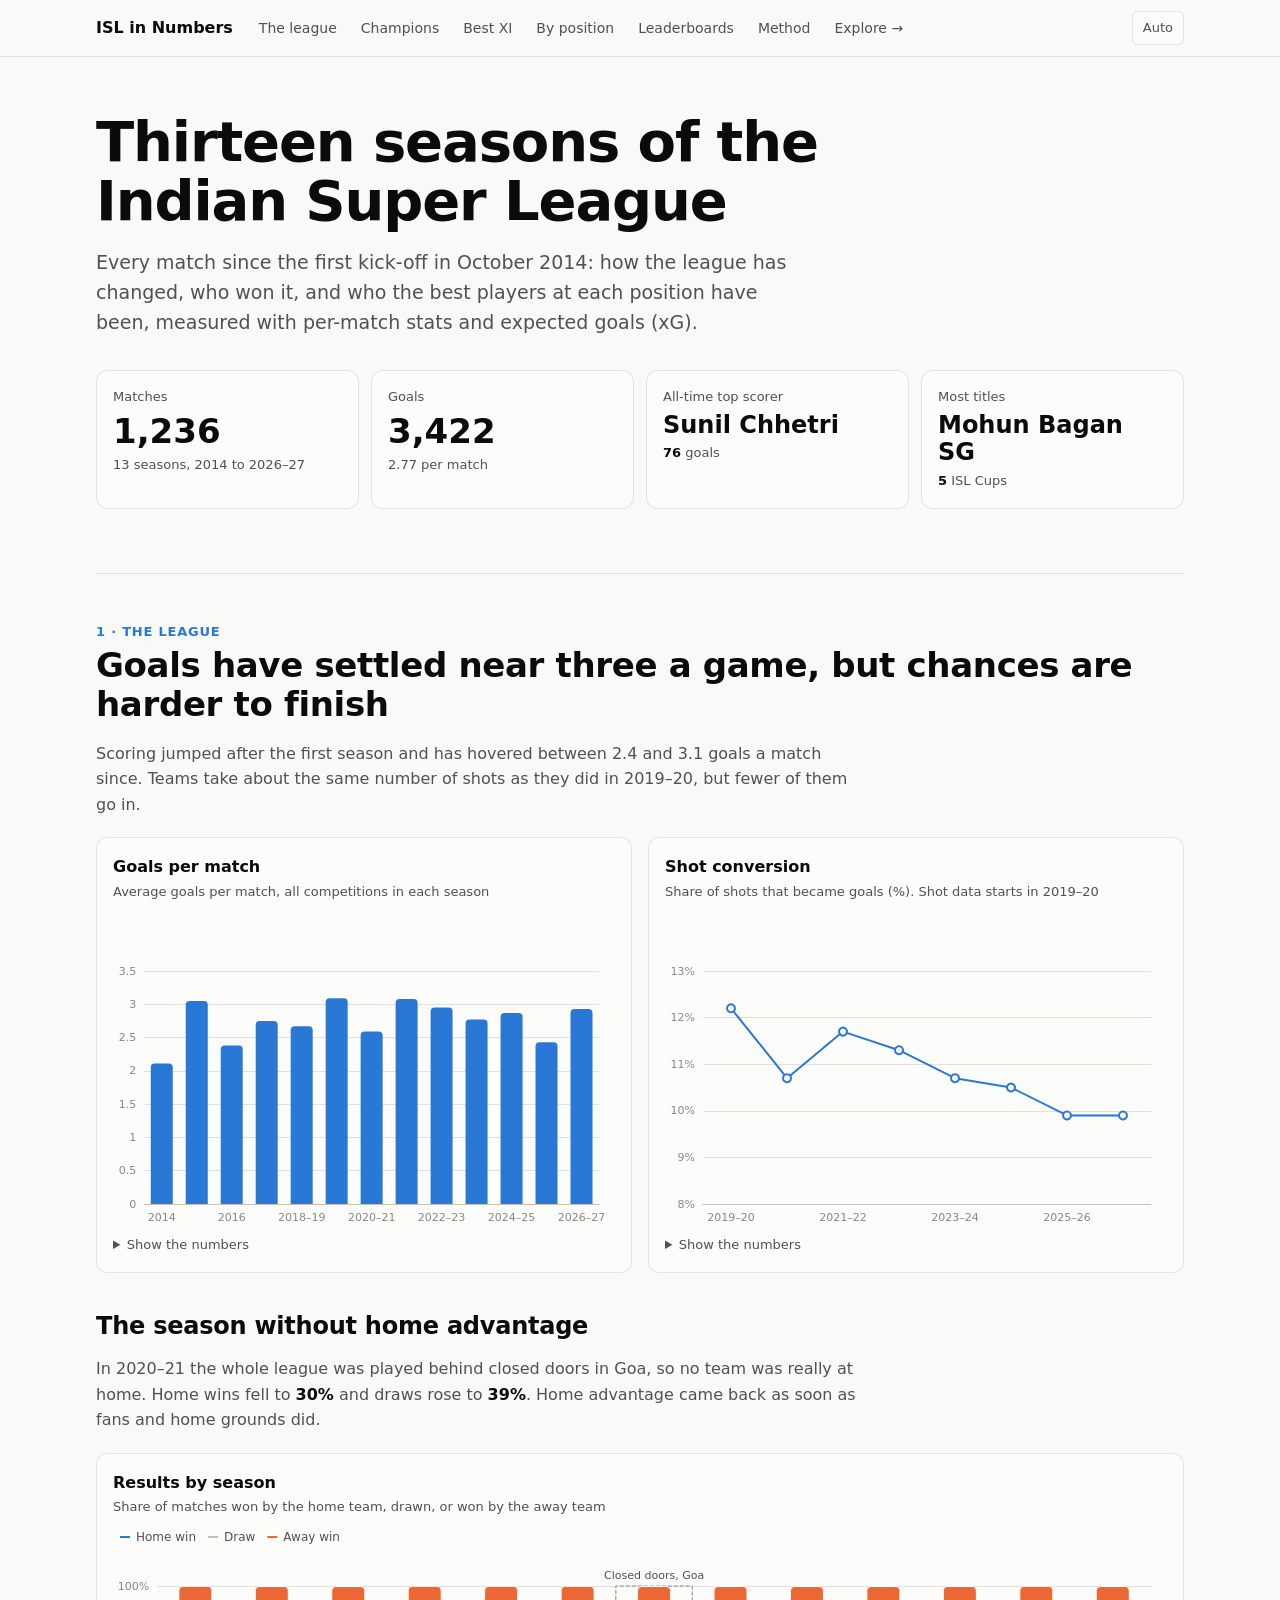
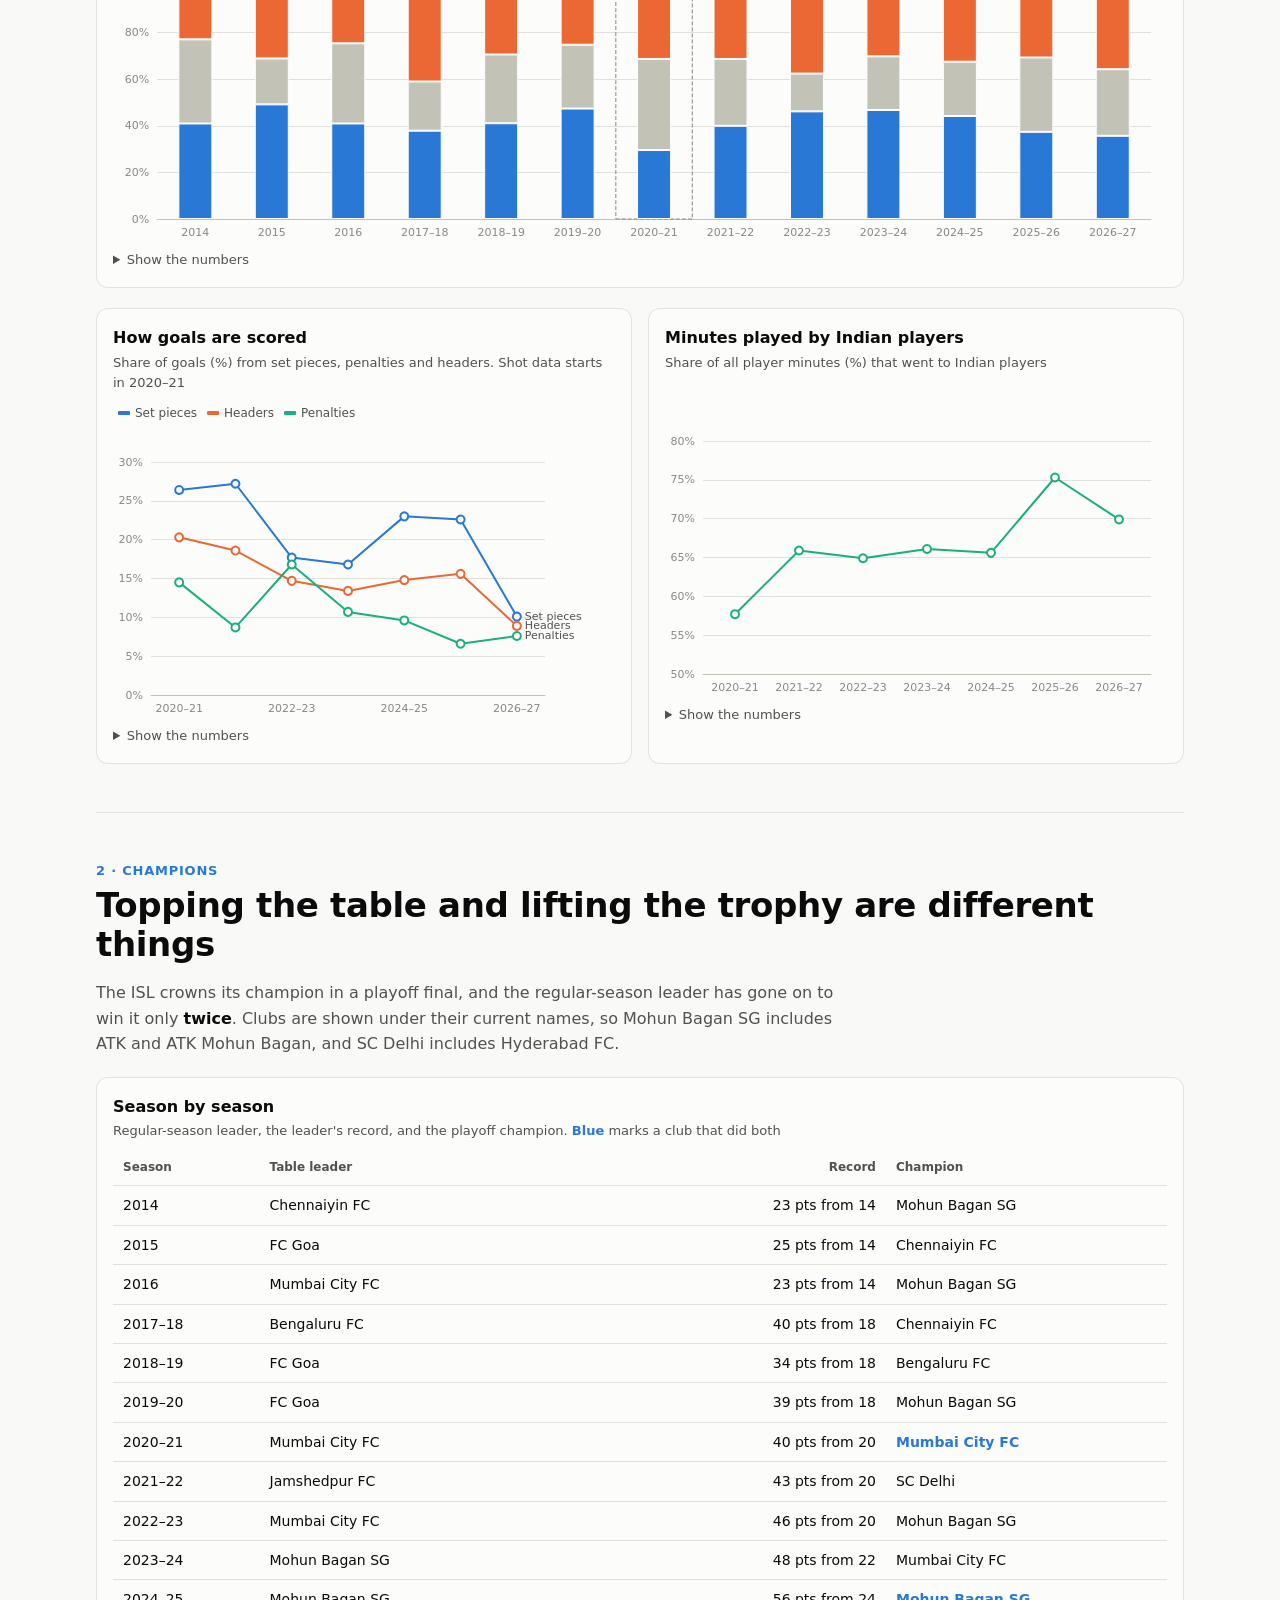
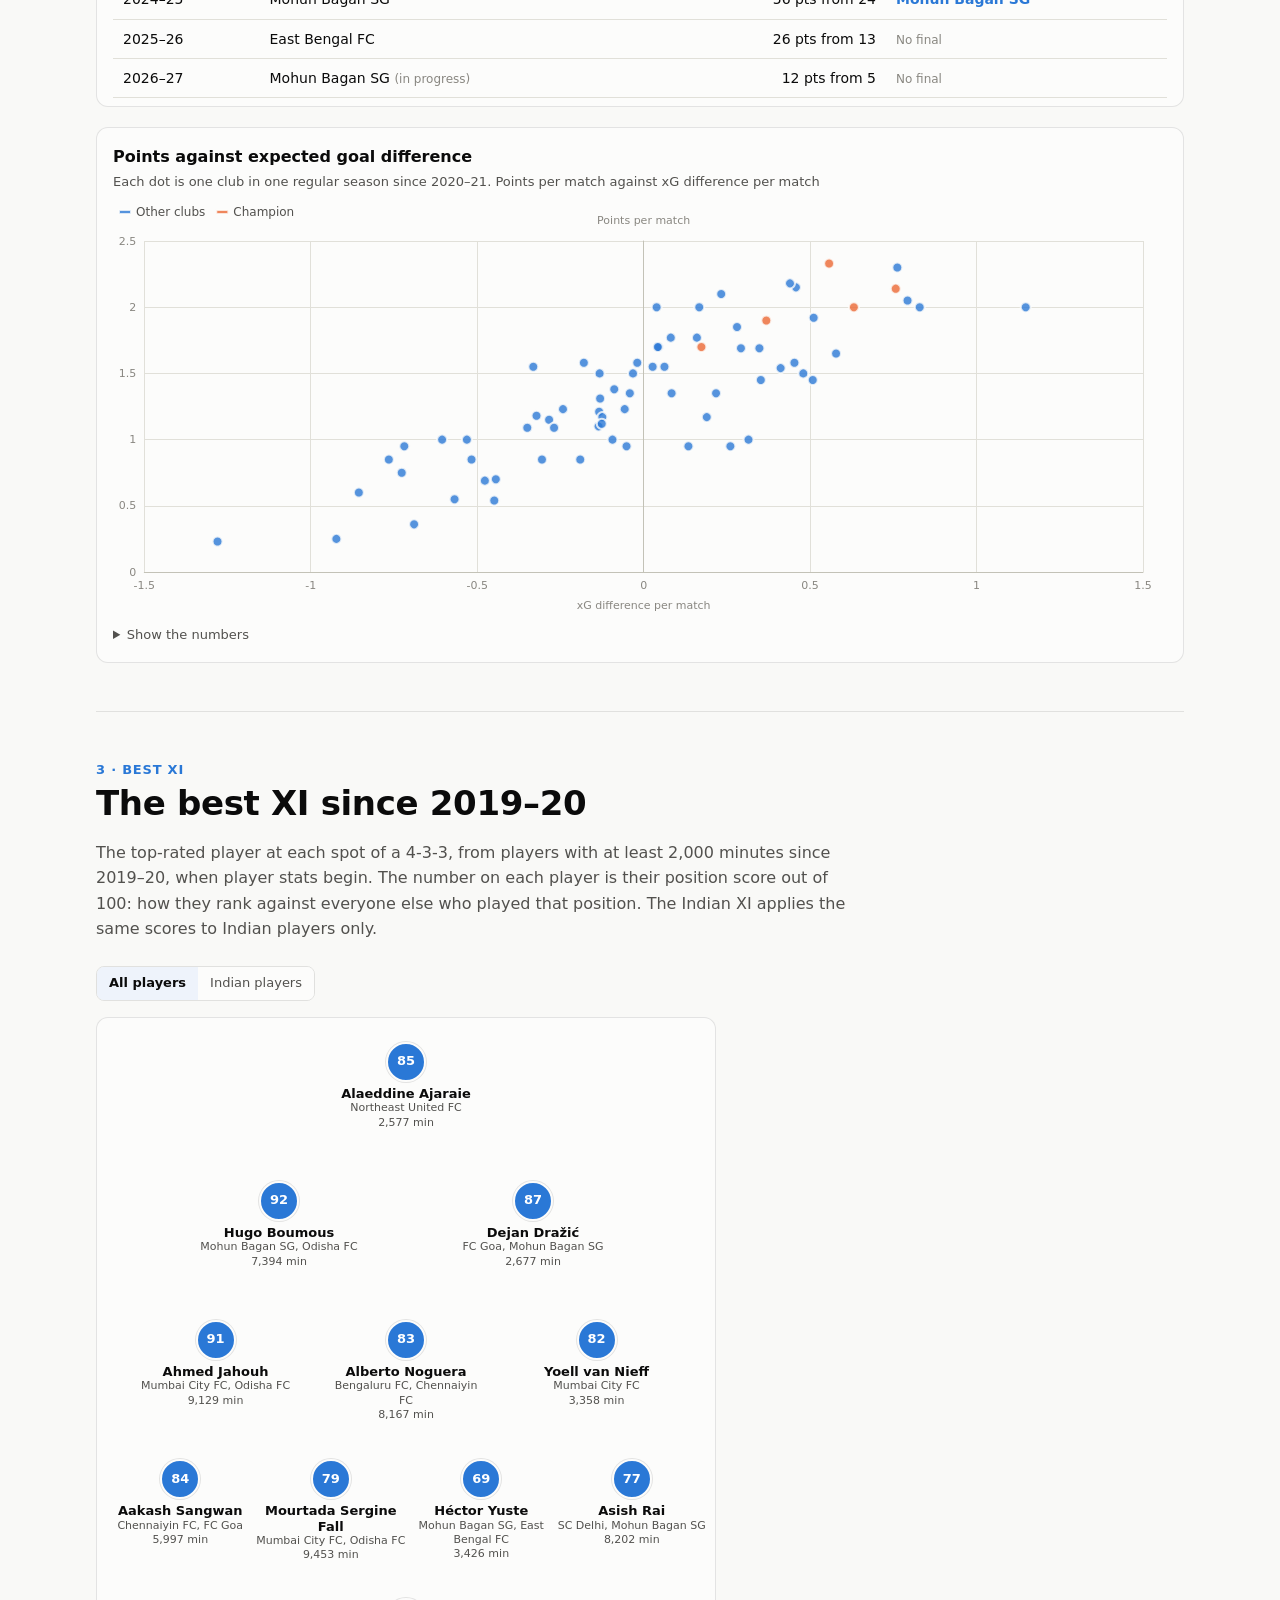
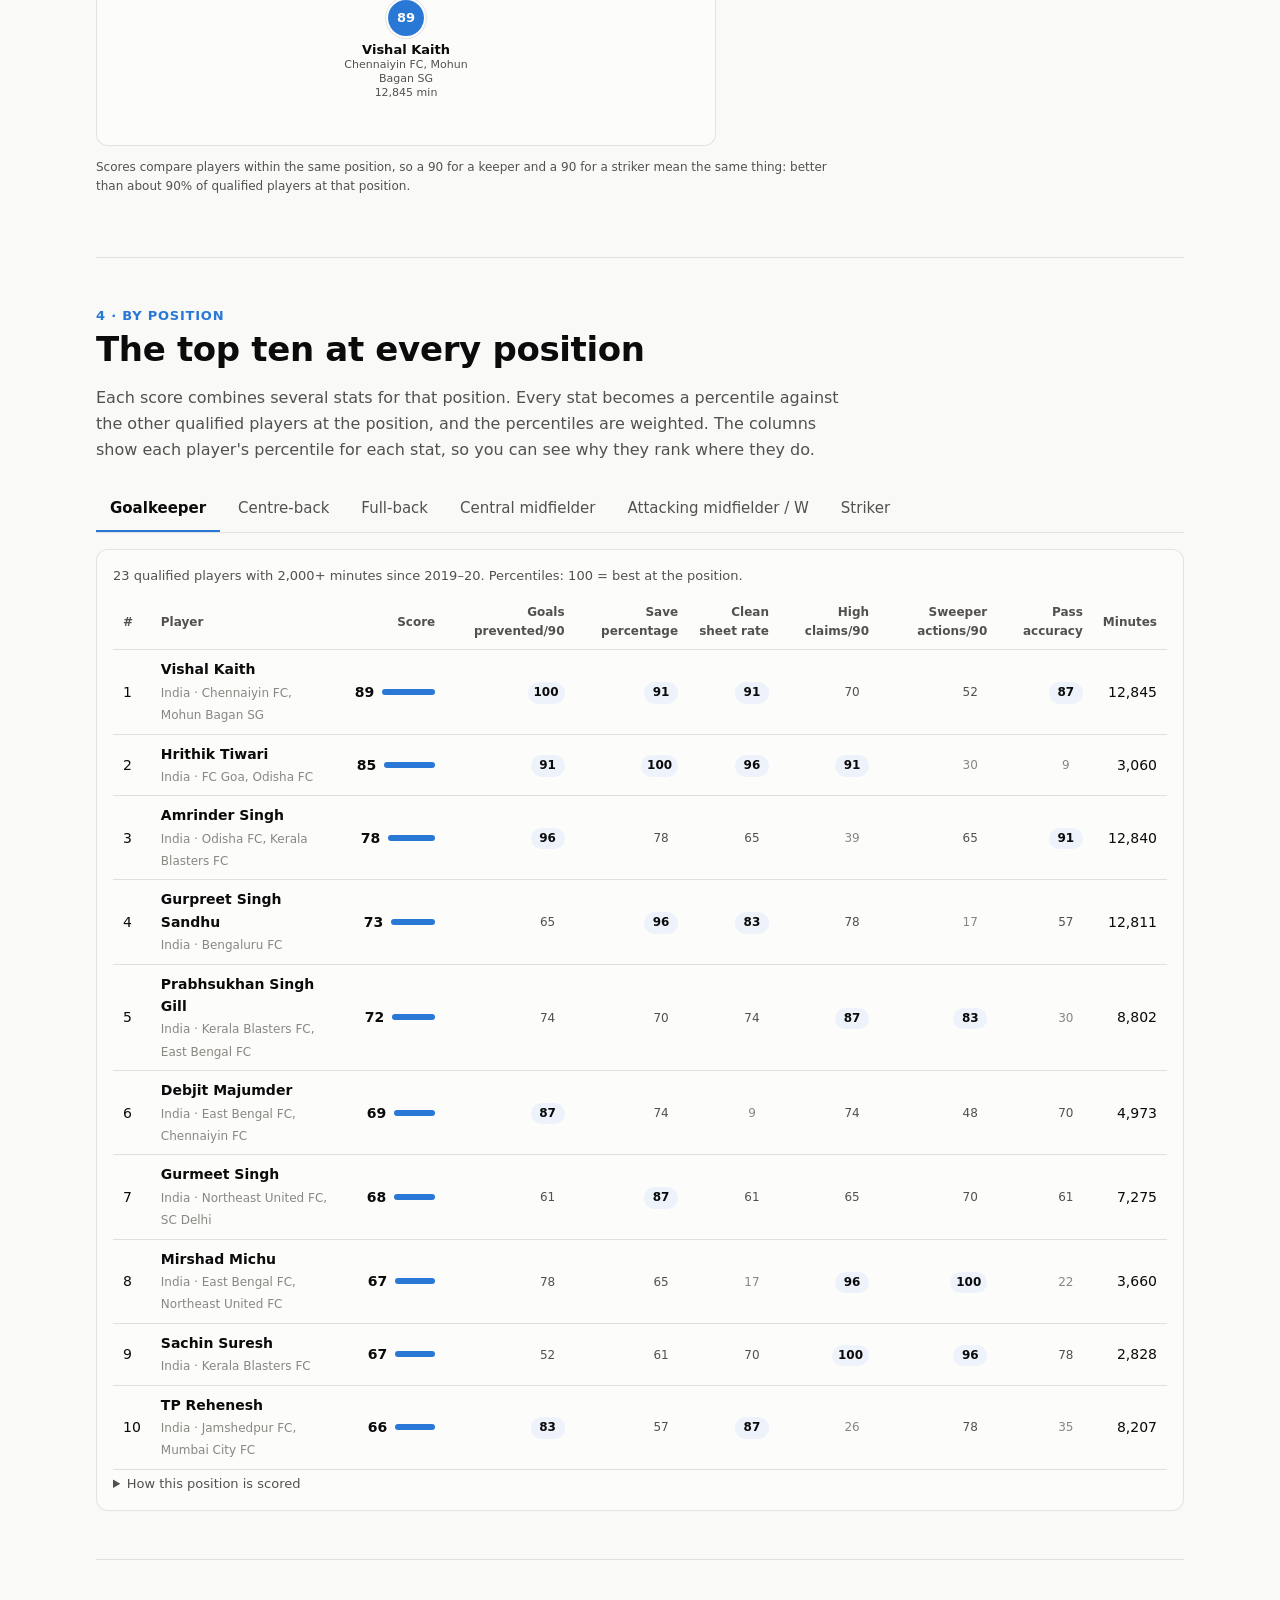
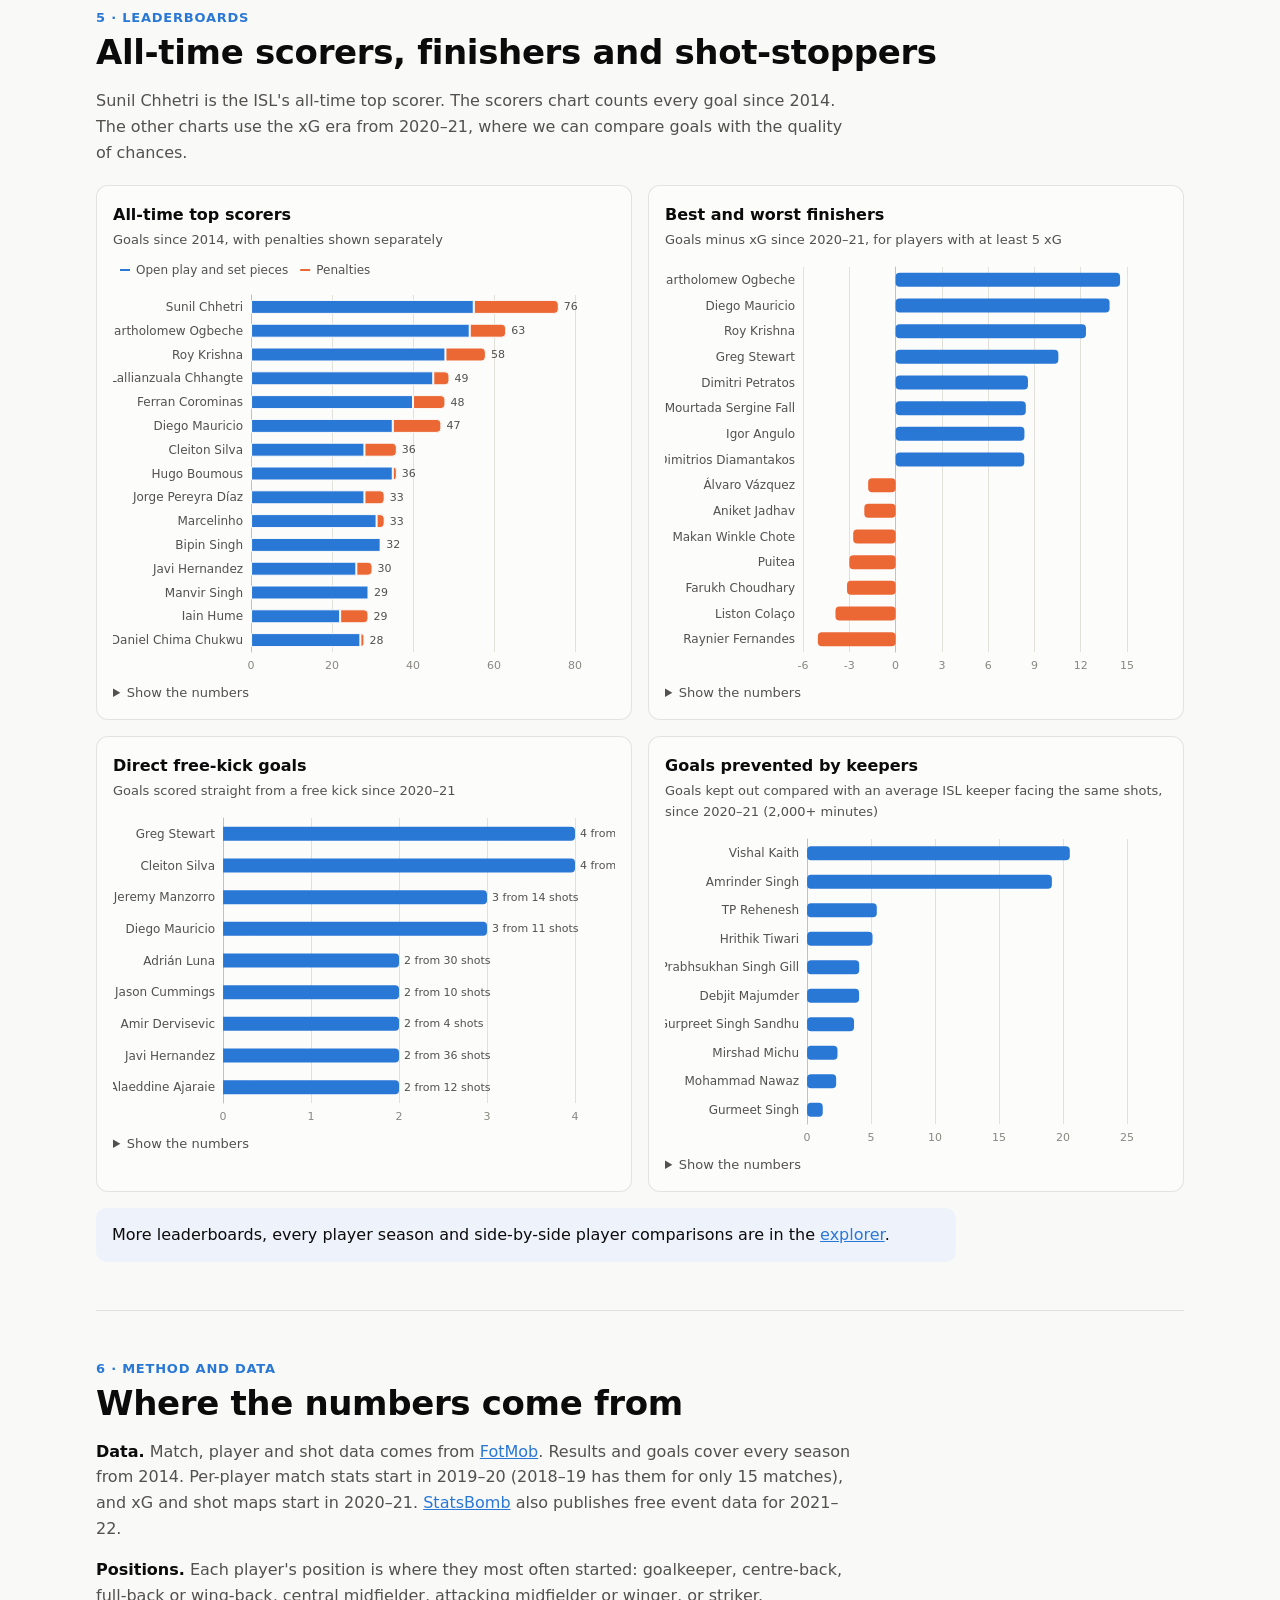
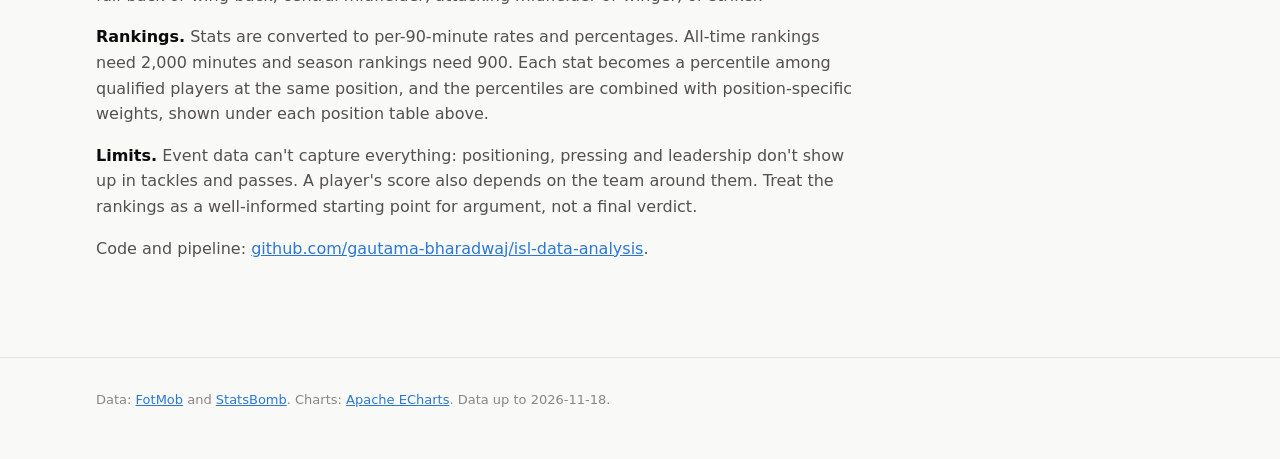
==== docs/index.html @ de5d9fd4 "Add report and explorer site with GitHub Pages deployment" ====
<!doctype html>
<html lang="en">
<head>
  <meta charset="utf-8">
  <meta name="viewport" content="width=device-width, initial-scale=1">
  <title>ISL in Numbers</title>
  <meta name="description" content="Every Indian Super League season since 2014: league trends, champions, the best player at every position and all-time leaderboards.">
  <link rel="stylesheet" href="assets/style.css">
  <link rel="icon" href="data:image/svg+xml,%3Csvg xmlns='http://www.w3.org/2000/svg' viewBox='0 0 32 32'%3E%3Crect width='32' height='32' rx='7' fill='%232a78d6'/%3E%3Ccircle cx='16' cy='16' r='8' stroke='white' stroke-width='3' fill='none'/%3E%3C/svg%3E">
</head>
<body>
<header class="site">
  <div class="wrap">
    <a class="brand" href="index.html">ISL in Numbers</a>
    <nav>
      <a href="#league">The league</a>
      <a href="#champions">Champions</a>
      <a href="#xi">Best XI</a>
      <a href="#positions">By position</a>
      <a href="#leaders">Leaderboards</a>
      <a href="#method">Method</a>
      <a href="explore.html">Explore →</a>
    </nav>
    <button class="theme-btn" type="button" aria-label="Switch color theme">Auto</button>
  </div>
</header>

<main class="wrap">
  <section class="hero">
    <h1>Thirteen seasons of the<br>Indian Super League</h1>
    <p class="lede">Every match since the first kick-off in October 2014: how the league has changed, who won it, and who the best players at each position have been, measured with per-match stats and expected goals (xG).</p>
    <div class="tiles" id="hero-tiles"></div>
  </section>

  <!-- 1. LEAGUE -->
  <section class="chapter" id="league">
    <div class="kicker">1 · The league</div>
    <h2>Goals have settled near three a game, but chances are harder to finish</h2>
    <p>Scoring jumped after the first season and has hovered between 2.4 and 3.1 goals a match since. Teams take about the same number of shots as they did in 2019–20, but fewer of them go in.</p>
    <div class="grid">
      <div class="card">
        <h3>Goals per match</h3>
        <p class="sub">Average goals per match, all competitions in each season</p>
        <div class="chart" id="c-goals"></div>
      </div>
      <div class="card">
        <h3>Shot conversion</h3>
        <p class="sub">Share of shots that became goals (%). Shot data starts in 2019–20</p>
        <div class="chart" id="c-conversion"></div>
      </div>
    </div>

    <h2 style="margin-top:40px;font-size:24px">The season without home advantage</h2>
    <p>In 2020–21 the whole league was played behind closed doors in Goa, so no team was really at home. Home wins fell to <strong id="bubble-home">30%</strong> and draws rose to <strong id="bubble-draw">39%</strong>. Home advantage came back as soon as fans and home grounds did.</p>
    <div class="grid one">
      <div class="card">
        <h3>Results by season</h3>
        <p class="sub">Share of matches won by the home team, drawn, or won by the away team</p>
        <div class="chart" id="c-results"></div>
      </div>
    </div>

    <div class="grid">
      <div class="card">
        <h3>How goals are scored</h3>
        <p class="sub">Share of goals (%) from set pieces, penalties and headers. Shot data starts in 2020–21</p>
        <div class="chart" id="c-goaltypes"></div>
      </div>
      <div class="card">
        <h3>Minutes played by Indian players</h3>
        <p class="sub">Share of all player minutes (%) that went to Indian players</p>
        <div class="chart" id="c-indian"></div>
      </div>
    </div>
  </section>

  <!-- 2. CHAMPIONS -->
  <section class="chapter" id="champions">
    <div class="kicker">2 · Champions</div>
    <h2>Topping the table and lifting the trophy are different things</h2>
    <p>The ISL crowns its champion in a playoff final, and the regular-season leader has gone on to win it only <strong id="double-count">a few times</strong>. Clubs are shown under their current names, so Mohun Bagan SG includes ATK and ATK Mohun Bagan, and SC Delhi includes Hyderabad FC.</p>
    <div class="grid one">
      <div class="card">
        <h3>Season by season</h3>
        <p class="sub">Regular-season leader, the leader's record, and the playoff champion. <span class="champ">Blue</span> marks a club that did both</p>
        <div class="table-scroll" style="max-height:none"><table class="data" id="t-champions"></table></div>
      </div>
    </div>
    <div class="grid one">
      <div class="card">
        <h3>Points against expected goal difference</h3>
        <p class="sub">Each dot is one club in one regular season since 2020–21. Points per match against xG difference per match</p>
        <div class="chart tall" id="c-xgpts"></div>
      </div>
    </div>
  </section>

  <!-- 3. BEST XI -->
  <section class="chapter" id="xi">
    <div class="kicker">3 · Best XI</div>
    <h2>The best XI since 2019–20</h2>
    <p>The top-rated player at each spot of a 4-3-3, from players with at least 2,000 minutes since 2019–20, when player stats begin. The number on each player is their position score out of 100: how they rank against everyone else who played that position. The Indian XI applies the same scores to Indian players only.</p>
    <div class="seg" role="group" aria-label="Choose XI">
      <button type="button" aria-pressed="true" data-xi="all_time">All players</button>
      <button type="button" aria-pressed="false" data-xi="all_time_indian">Indian players</button>
    </div>
    <div class="pitch" id="pitch" aria-label="Best XI"></div>
    <p class="legend-note">Scores compare players within the same position, so a 90 for a keeper and a 90 for a striker mean the same thing: better than about 90% of qualified players at that position.</p>
  </section>

  <!-- 4. POSITIONS -->
  <section class="chapter" id="positions">
    <div class="kicker">4 · By position</div>
    <h2>The top ten at every position</h2>
    <p>Each score combines several stats for that position. Every stat becomes a percentile against the other qualified players at the position, and the percentiles are weighted. The columns show each player's percentile for each stat, so you can see why they rank where they do.</p>
    <div class="tabs" role="tablist" id="pos-tabs"></div>
    <div class="card" style="margin-top:16px">
      <p class="sub" id="pos-sub"></p>
      <div class="table-scroll" style="max-height:none"><table class="data" id="t-pos"></table></div>
      <details class="table-view"><summary>How this position is scored</summary><ul class="weights" id="pos-weights"></ul></details>
    </div>
  </section>

  <!-- 5. LEADERS -->
  <section class="chapter" id="leaders">
    <div class="kicker">5 · Leaderboards</div>
    <h2>All-time scorers, finishers and shot-stoppers</h2>
    <p>Sunil Chhetri is the ISL's all-time top scorer. The scorers chart counts every goal since 2014. The other charts use the xG era from 2020–21, where we can compare goals with the quality of chances.</p>
    <div class="grid">
      <div class="card">
        <h3>All-time top scorers</h3>
        <p class="sub">Goals since 2014, with penalties shown separately</p>
        <div class="chart tall" id="c-scorers"></div>
      </div>
      <div class="card">
        <h3>Best and worst finishers</h3>
        <p class="sub">Goals minus xG since 2020–21, for players with at least 5 xG</p>
        <div class="chart tall" id="c-finishing"></div>
      </div>
      <div class="card">
        <h3>Direct free-kick goals</h3>
        <p class="sub">Goals scored straight from a free kick since 2020–21</p>
        <div class="chart" id="c-freekicks"></div>
      </div>
      <div class="card">
        <h3>Goals prevented by keepers</h3>
        <p class="sub">Goals kept out compared with an average ISL keeper facing the same shots, since 2020–21 (2,000+ minutes)</p>
        <div class="chart" id="c-keepers"></div>
      </div>
    </div>
    <div class="callout">More leaderboards, every player season and side-by-side player comparisons are in the <a href="explore.html">explorer</a>.</div>
  </section>

  <!-- 6. METHOD -->
  <section class="chapter" id="method">
    <div class="kicker">6 · Method and data</div>
    <h2>Where the numbers come from</h2>
    <div class="prose">
      <p><strong>Data.</strong> Match, player and shot data comes from <a href="https://www.fotmob.com/leagues/9478/overview/indian-super-league">FotMob</a>. Results and goals cover every season from 2014. Per-player match stats start in 2019–20 (2018–19 has them for only 15 matches), and xG and shot maps start in 2020–21. <a href="https://github.com/statsbomb/open-data">StatsBomb</a> also publishes free event data for 2021–22.</p>
      <p><strong>Positions.</strong> Each player's position is where they most often started: goalkeeper, centre-back, full-back or wing-back, central midfielder, attacking midfielder or winger, or striker.</p>
      <p><strong>Rankings.</strong> Stats are converted to per-90-minute rates and percentages. All-time rankings need 2,000 minutes and season rankings need 900. Each stat becomes a percentile among qualified players at the same position, and the percentiles are combined with position-specific weights, shown under each position table above.</p>
      <p><strong>Limits.</strong> Event data can't capture everything: positioning, pressing and leadership don't show up in tackles and passes. A player's score also depends on the team around them. Treat the rankings as a well-informed starting point for argument, not a final verdict.</p>
      <p>Code and pipeline: <a href="https://github.com/gautama-bharadwaj/isl-data-analysis">github.com/gautama-bharadwaj/isl-data-analysis</a>.</p>
    </div>
  </section>
</main>

<footer class="site">
  <div class="wrap">Data: <a href="https://www.fotmob.com/">FotMob</a> and <a href="https://statsbomb.com/">StatsBomb</a>. Charts: <a href="https://echarts.apache.org/">Apache ECharts</a>. <span id="generated"></span></div>
</footer>

<script src="assets/vendor/echarts.min.js"></script>
<script src="assets/charts.js"></script>
<script src="assets/story.js"></script>
</body>
</html>
---- docs/assets/style.css ----
:root {
  color-scheme: light;
  --page: #f9f9f7;
  --surface: #fcfcfb;
  --ink: #0b0b0b;
  --ink-2: #52514e;
  --muted: #898781;
  --grid: #e1e0d9;
  --axis: #c3c2b7;
  --border: rgba(11, 11, 11, 0.10);
  --accent: #2a78d6;
  --s1: #2a78d6; --s2: #eb6834; --s3: #1baf7a; --s4: #eda100;
  --s5: #e87ba4; --s6: #008300; --s7: #6250d6; --s8: #e34948;
  --seq-0: #cde2fb; --seq-1: #86b6ef; --seq-2: #3987e5; --seq-3: #1c5cab; --seq-4: #0d366b;
  --div-mid: #f0efec; --div-neg: #e34948;
  --good: #006300; --bad: #d03b3b; --warn: #8a5a00;
  --chip: #eef3fb;
}
@media (prefers-color-scheme: dark) {
  :root:not([data-theme="light"]) {
    color-scheme: dark;
    --page: #0d0d0d; --surface: #1a1a19; --ink: #f0efec; --ink-2: #c3c2b7; --muted: #898781;
    --grid: #2c2c2a; --axis: #383835; --border: rgba(255, 255, 255, 0.10); --accent: #3987e5;
    --s1: #3987e5; --s2: #d95926; --s3: #199e70; --s4: #c98500;
    --s5: #d55181; --s6: #008300; --s7: #9085e9; --s8: #e66767;
    --seq-0: #1a2a40; --seq-1: #184f95; --seq-2: #2a78d6; --seq-3: #6da7ec; --seq-4: #cde2fb;
    --div-mid: #383835;
    --good: #0ca30c; --bad: #e66767; --warn: #fab219; --chip: #1c2633;
  }
}
:root[data-theme="dark"] {
  color-scheme: dark;
  --page: #0d0d0d; --surface: #1a1a19; --ink: #f0efec; --ink-2: #c3c2b7; --muted: #898781;
  --grid: #2c2c2a; --axis: #383835; --border: rgba(255, 255, 255, 0.10); --accent: #3987e5;
  --s1: #3987e5; --s2: #d95926; --s3: #199e70; --s4: #c98500;
  --s5: #d55181; --s6: #008300; --s7: #9085e9; --s8: #e66767;
  --seq-0: #1a2a40; --seq-1: #184f95; --seq-2: #2a78d6; --seq-3: #6da7ec; --seq-4: #cde2fb;
  --div-mid: #383835;
  --good: #0ca30c; --bad: #e66767; --warn: #fab219; --chip: #1c2633;
}

* { box-sizing: border-box; }
html { -webkit-text-size-adjust: 100%; }
body {
  margin: 0;
  background: var(--page);
  color: var(--ink);
  font: 16px/1.6 system-ui, -apple-system, "Segoe UI", sans-serif;
}
a { color: var(--accent); }
.wrap { max-width: 1120px; margin: 0 auto; padding: 0 16px; }

header.site {
  position: sticky; top: 0; z-index: 10;
  background: color-mix(in srgb, var(--page) 88%, transparent);
  backdrop-filter: blur(8px);
  border-bottom: 1px solid var(--border);
}
header.site .wrap { display: flex; align-items: center; gap: 16px; height: 56px; }
header.site .brand { font-weight: 700; color: var(--ink); text-decoration: none; white-space: nowrap; }
header.site nav { display: flex; gap: 4px; overflow-x: auto; scrollbar-width: none; flex: 1; }
header.site nav a {
  color: var(--ink-2); text-decoration: none; font-size: 14px; padding: 6px 10px; border-radius: 6px; white-space: nowrap;
}
header.site nav a:hover, header.site nav a.active { background: var(--chip); color: var(--ink); }
.theme-btn {
  border: 1px solid var(--border); background: var(--surface); color: var(--ink-2);
  border-radius: 6px; padding: 6px 10px; font: inherit; font-size: 13px; cursor: pointer;
}

.hero { padding: 56px 0 24px; }
.hero h1 { font-size: clamp(32px, 6vw, 56px); line-height: 1.05; margin: 0 0 16px; letter-spacing: -0.02em; }
.hero p.lede { font-size: 19px; color: var(--ink-2); max-width: 720px; margin: 0; }

.tiles { display: grid; grid-template-columns: repeat(auto-fit, minmax(200px, 1fr)); gap: 12px; margin: 32px 0 8px; }
.tile { background: var(--surface); border: 1px solid var(--border); border-radius: 12px; padding: 16px; }
.tile .label { color: var(--ink-2); font-size: 13px; }
.tile .value { font-size: 34px; font-weight: 700; line-height: 1.15; margin: 4px 0; }
.tile .value small { font-size: 16px; font-weight: 500; color: var(--ink-2); }
.tile .delta { font-size: 13px; color: var(--ink-2); }
.tile .delta b { color: var(--ink); }

section.chapter { padding: 48px 0 16px; border-top: 1px solid var(--border); margin-top: 32px; }
section.chapter > .kicker { color: var(--accent); font-weight: 600; font-size: 13px; text-transform: uppercase; letter-spacing: 0.06em; }
section.chapter > h2 { font-size: clamp(24px, 4vw, 34px); margin: 4px 0 12px; line-height: 1.15; letter-spacing: -0.01em; }
section.chapter > p, .prose p { max-width: 760px; color: var(--ink-2); }
.prose strong, section.chapter > p strong { color: var(--ink); }

.grid { display: grid; gap: 16px; grid-template-columns: repeat(2, minmax(0, 1fr)); margin-top: 20px; }
.grid.one { grid-template-columns: minmax(0, 1fr); }
@media (max-width: 820px) { .grid { grid-template-columns: minmax(0, 1fr); } }

.card { background: var(--surface); border: 1px solid var(--border); border-radius: 12px; padding: 16px 16px 8px; min-width: 0; }
.card h3 { font-size: 16px; margin: 0 0 2px; }
.card .sub { color: var(--ink-2); font-size: 13px; margin: 0 0 8px; }
.card .note { color: var(--muted); font-size: 12px; margin: 4px 0 8px; }
.chart { width: 100%; height: 320px; }
.chart.tall { height: 420px; }
.chart.short { height: 260px; }

.verdict {
  display: flex; gap: 14px; align-items: flex-start; margin: 20px 0 4px;
  background: var(--surface); border: 1px solid var(--border); border-left: 4px solid var(--accent);
  border-radius: 10px; padding: 14px 16px; max-width: 860px;
}
.verdict .badge { font-size: 12px; font-weight: 700; padding: 3px 8px; border-radius: 999px; white-space: nowrap; border: 1px solid currentColor; }
.verdict.strong { border-left-color: var(--good); } .verdict.strong .badge { color: var(--good); }
.verdict.partial { border-left-color: var(--warn); } .verdict.partial .badge { color: var(--warn); }
.verdict.weak { border-left-color: var(--muted); } .verdict.weak .badge { color: var(--ink-2); }
.verdict p { margin: 0; color: var(--ink); }

table.data { width: 100%; border-collapse: collapse; font-size: 14px; font-variant-numeric: tabular-nums; }
table.data th, table.data td { padding: 8px 10px; text-align: right; border-bottom: 1px solid var(--grid); }
table.data th:first-child, table.data td:first-child { text-align: left; }
table.data th { color: var(--ink-2); font-weight: 600; font-size: 12px; position: sticky; top: 0; background: var(--surface); }
table.data th[data-sort] { cursor: pointer; user-select: none; }
table.data th[data-sort]:hover { color: var(--ink); }
.table-scroll { overflow: auto; max-height: 460px; }
.up { color: var(--good); font-weight: 600; }
.down { color: var(--bad); font-weight: 600; }

details.table-view { margin: 4px 0 8px; font-size: 13px; color: var(--ink-2); }
details.table-view summary { cursor: pointer; }
details.table-view .table-scroll { max-height: 280px; margin-top: 8px; }

.timeline { list-style: none; padding: 0; margin: 20px 0 0; display: grid; gap: 8px; max-width: 860px; }
.timeline li { display: grid; grid-template-columns: 64px 1fr; gap: 12px; background: var(--surface); border: 1px solid var(--border); border-radius: 10px; padding: 10px 14px; }
.timeline .yr { font-weight: 700; color: var(--accent); }
.timeline .what { color: var(--ink-2); font-size: 14px; }
.timeline .what b { color: var(--ink); }

.filters { display: flex; flex-wrap: wrap; gap: 12px; align-items: end; margin: 16px 0; }
.filters label { display: grid; gap: 4px; font-size: 12px; color: var(--ink-2); font-weight: 600; }
.filters select, .filters input {
  font: inherit; font-size: 14px; color: var(--ink); background: var(--surface);
  border: 1px solid var(--border); border-radius: 8px; padding: 8px 10px; min-width: 200px; max-width: 100%;
}
.tabs { display: flex; gap: 4px; margin-top: 24px; border-bottom: 1px solid var(--border); overflow-x: auto; }
.tabs button {
  font: inherit; font-size: 15px; background: none; border: none; color: var(--ink-2);
  padding: 10px 14px; cursor: pointer; border-bottom: 2px solid transparent; white-space: nowrap;
}
.tabs button[aria-selected="true"] { color: var(--ink); border-bottom-color: var(--accent); font-weight: 600; }
.panel[hidden] { display: none; }

footer.site { margin-top: 64px; padding: 32px 0 48px; border-top: 1px solid var(--border); color: var(--muted); font-size: 13px; }
.conclusion { display: grid; gap: 4px; max-width: 860px; }
.conclusion p { margin: 0 0 8px; }
.callout { background: var(--chip); border-radius: 10px; padding: 14px 16px; color: var(--ink); max-width: 860px; margin-top: 16px; }

/* ---- ISL additions ---- */
.pitch {
  position: relative; max-width: 620px; aspect-ratio: 68 / 80; margin: 16px 0 8px;
  background: var(--surface); border: 1px solid var(--border); border-radius: 12px;
  display: grid; grid-template-rows: repeat(4, 1fr); padding: 16px 8px;
}
.pitch .line { display: flex; justify-content: space-evenly; align-items: flex-start; padding-top: 8px; position: relative; z-index: 1; }
.pitch .slot { width: 30%; max-width: 160px; text-align: center; }
.pitch .dot {
  width: 40px; height: 40px; margin: 0 auto 4px; border-radius: 50%; background: var(--accent); color: #fff;
  display: grid; place-items: center; font-weight: 700; font-size: 13px; font-variant-numeric: tabular-nums;
  border: 2px solid var(--surface); box-shadow: 0 0 0 1px var(--border);
}
.pitch .name { font-size: 13px; font-weight: 600; color: var(--ink); line-height: 1.2; }
.pitch .meta { font-size: 11px; color: var(--ink-2); line-height: 1.3; }
.seg { display: inline-flex; border: 1px solid var(--border); border-radius: 8px; overflow: hidden; margin-top: 8px; }
.seg button { font: inherit; font-size: 13px; background: var(--surface); color: var(--ink-2); border: none; padding: 6px 12px; cursor: pointer; }
.seg button[aria-pressed="true"] { background: var(--chip); color: var(--ink); font-weight: 600; }
.bar-cell { display: flex; align-items: center; gap: 8px; justify-content: flex-end; }
.bar-cell .bar { height: 6px; border-radius: 3px; background: var(--accent); min-width: 2px; }
.pct { display: inline-block; min-width: 34px; padding: 1px 6px; border-radius: 999px; font-size: 12px; text-align: center; }
.pct.hi { background: var(--chip); color: var(--ink); font-weight: 600; }
.pct.mid { color: var(--ink-2); }
.pct.lo { color: var(--muted); }
.legend-note { font-size: 12px; color: var(--muted); }
ul.weights { margin: 6px 0 0; padding-left: 18px; color: var(--ink-2); font-size: 13px; }
.champ { color: var(--accent); font-weight: 600; }
#t-players td, #t-players th { white-space: nowrap; }
#t-players td:first-child, #t-players th:first-child { position: sticky; left: 0; background: var(--surface); z-index: 1; }
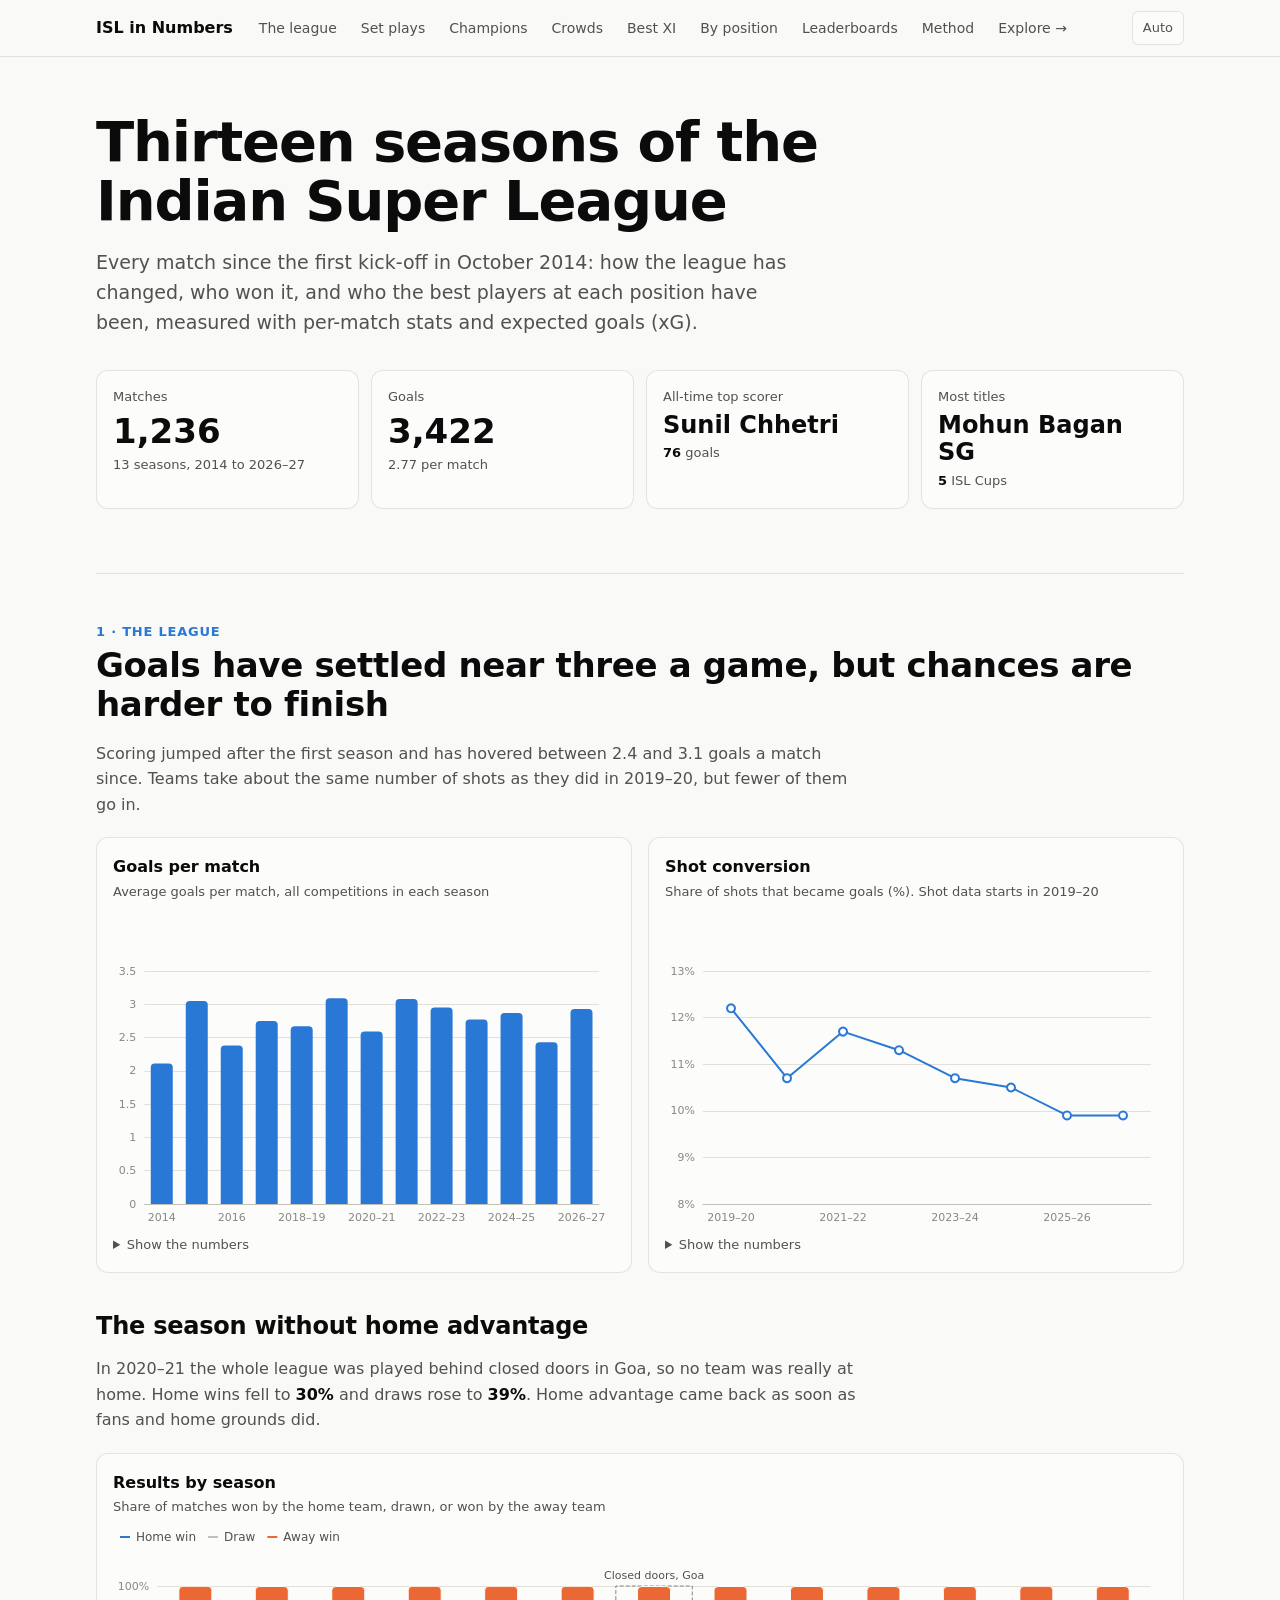
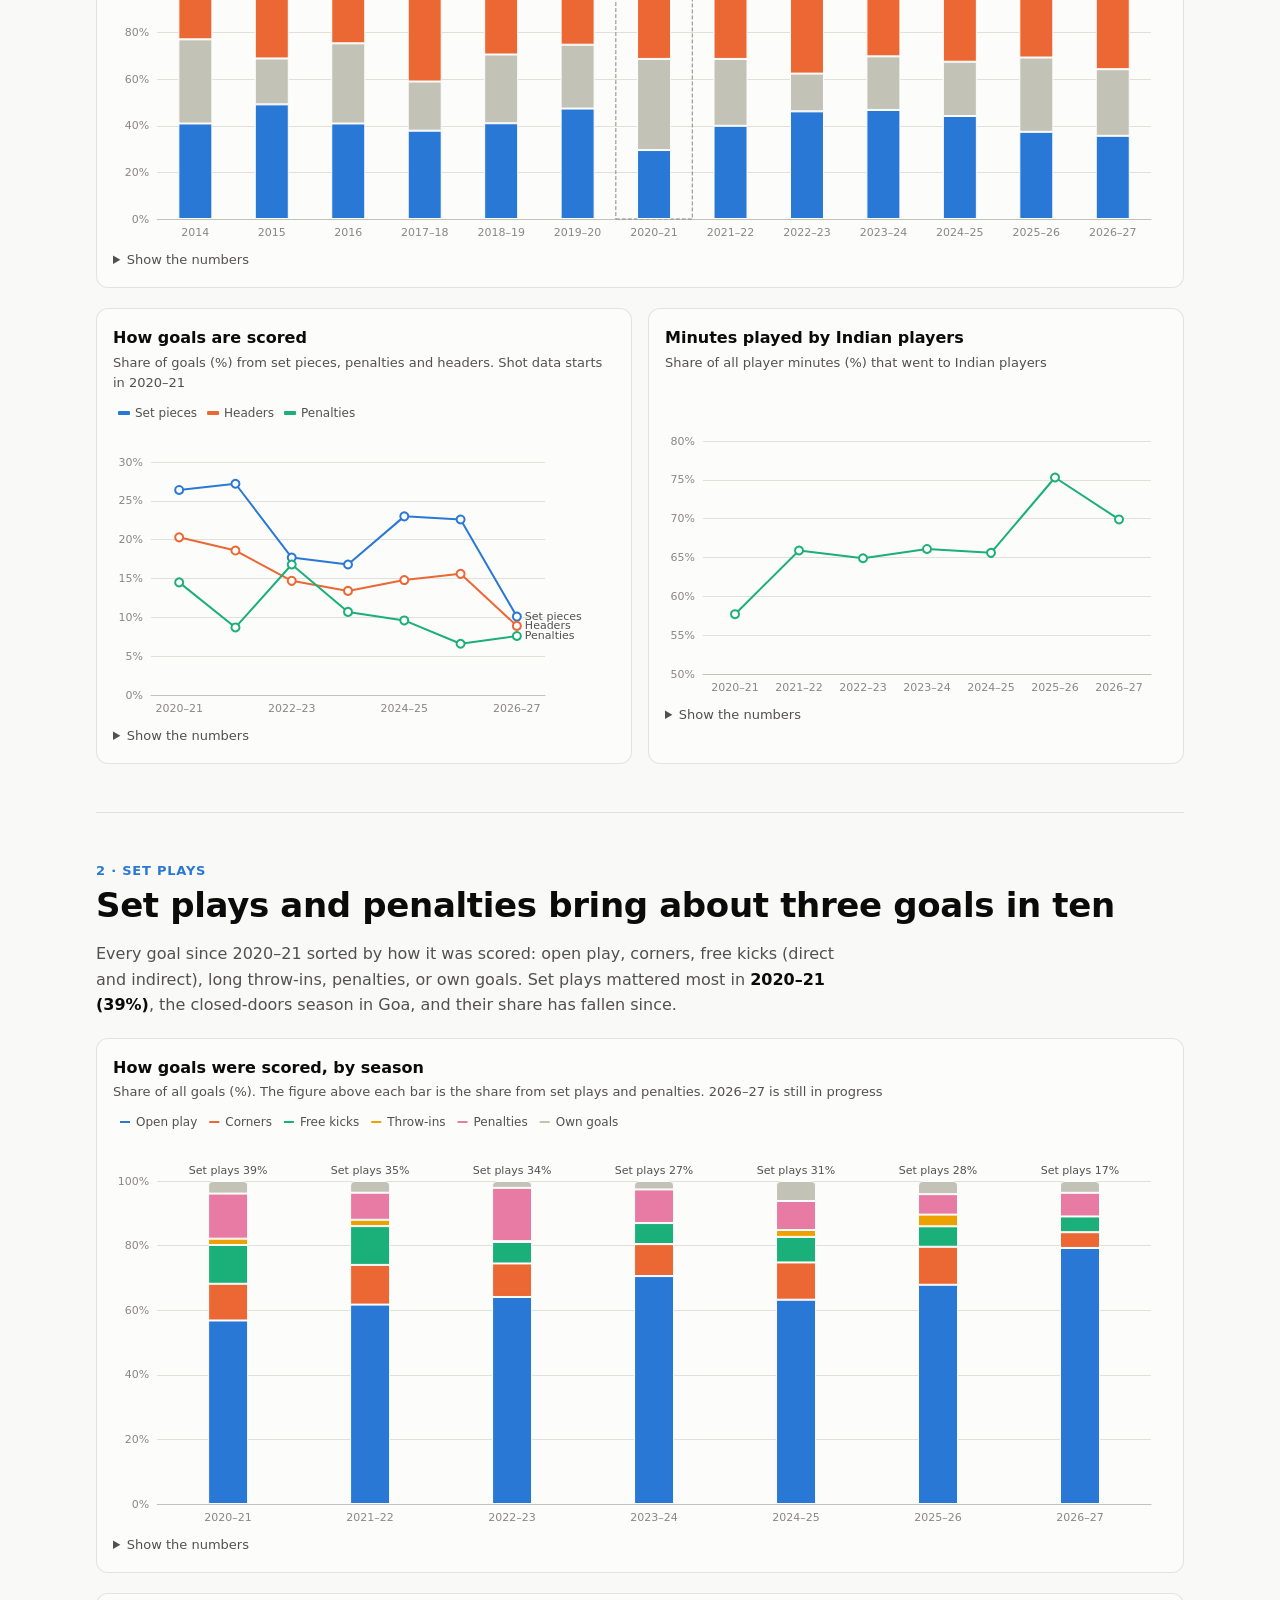
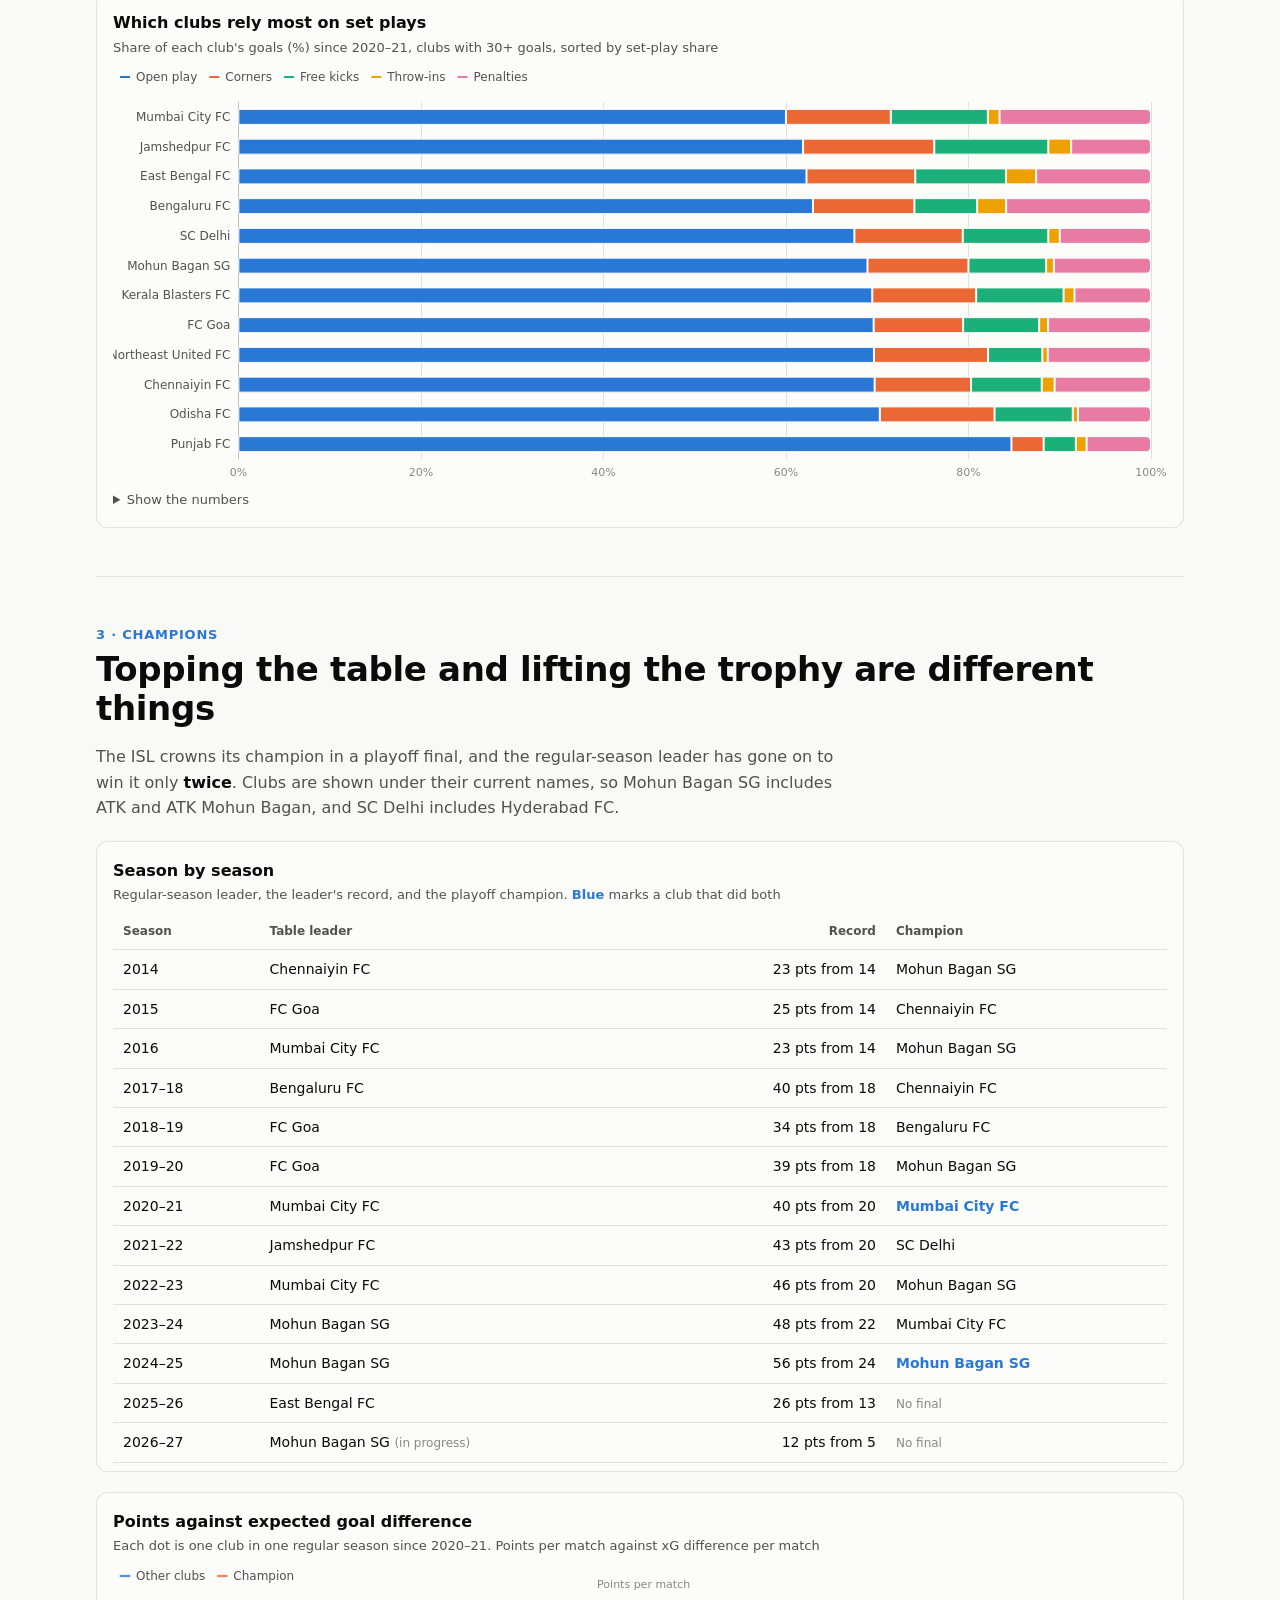
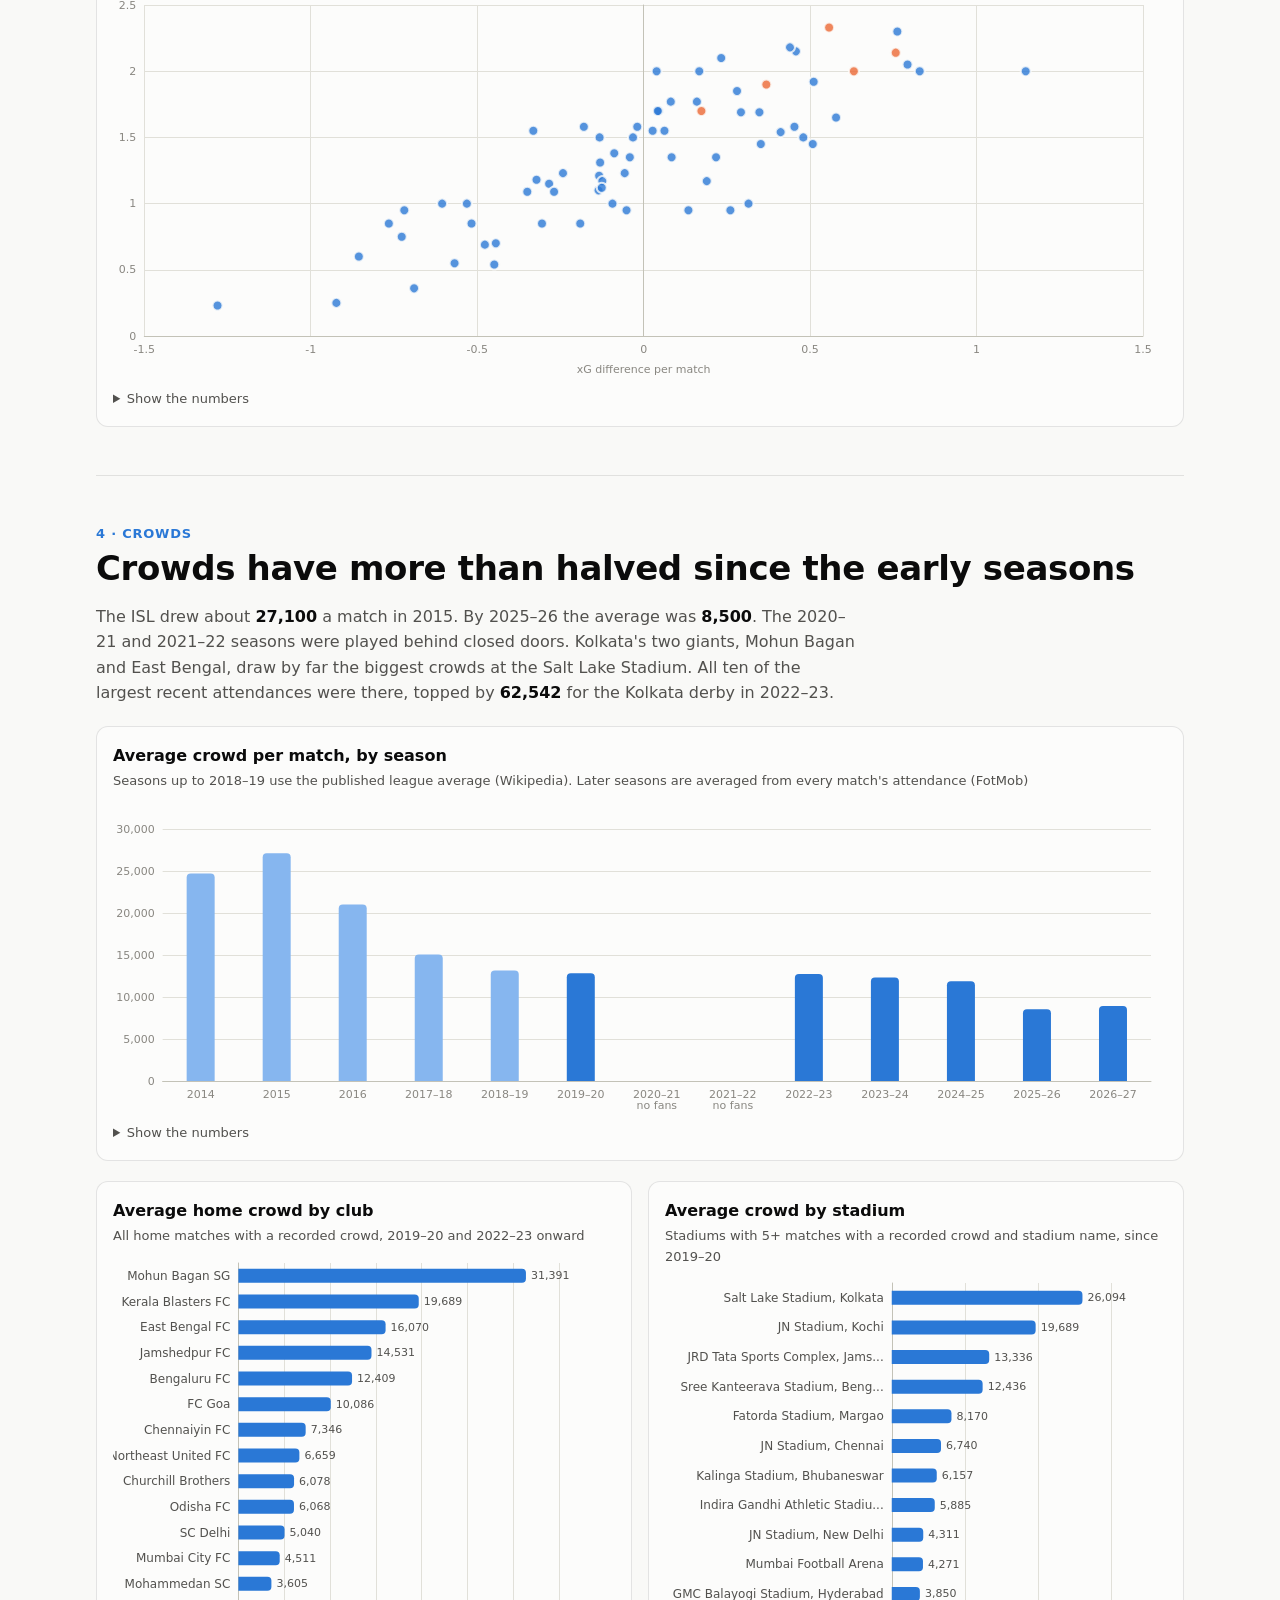
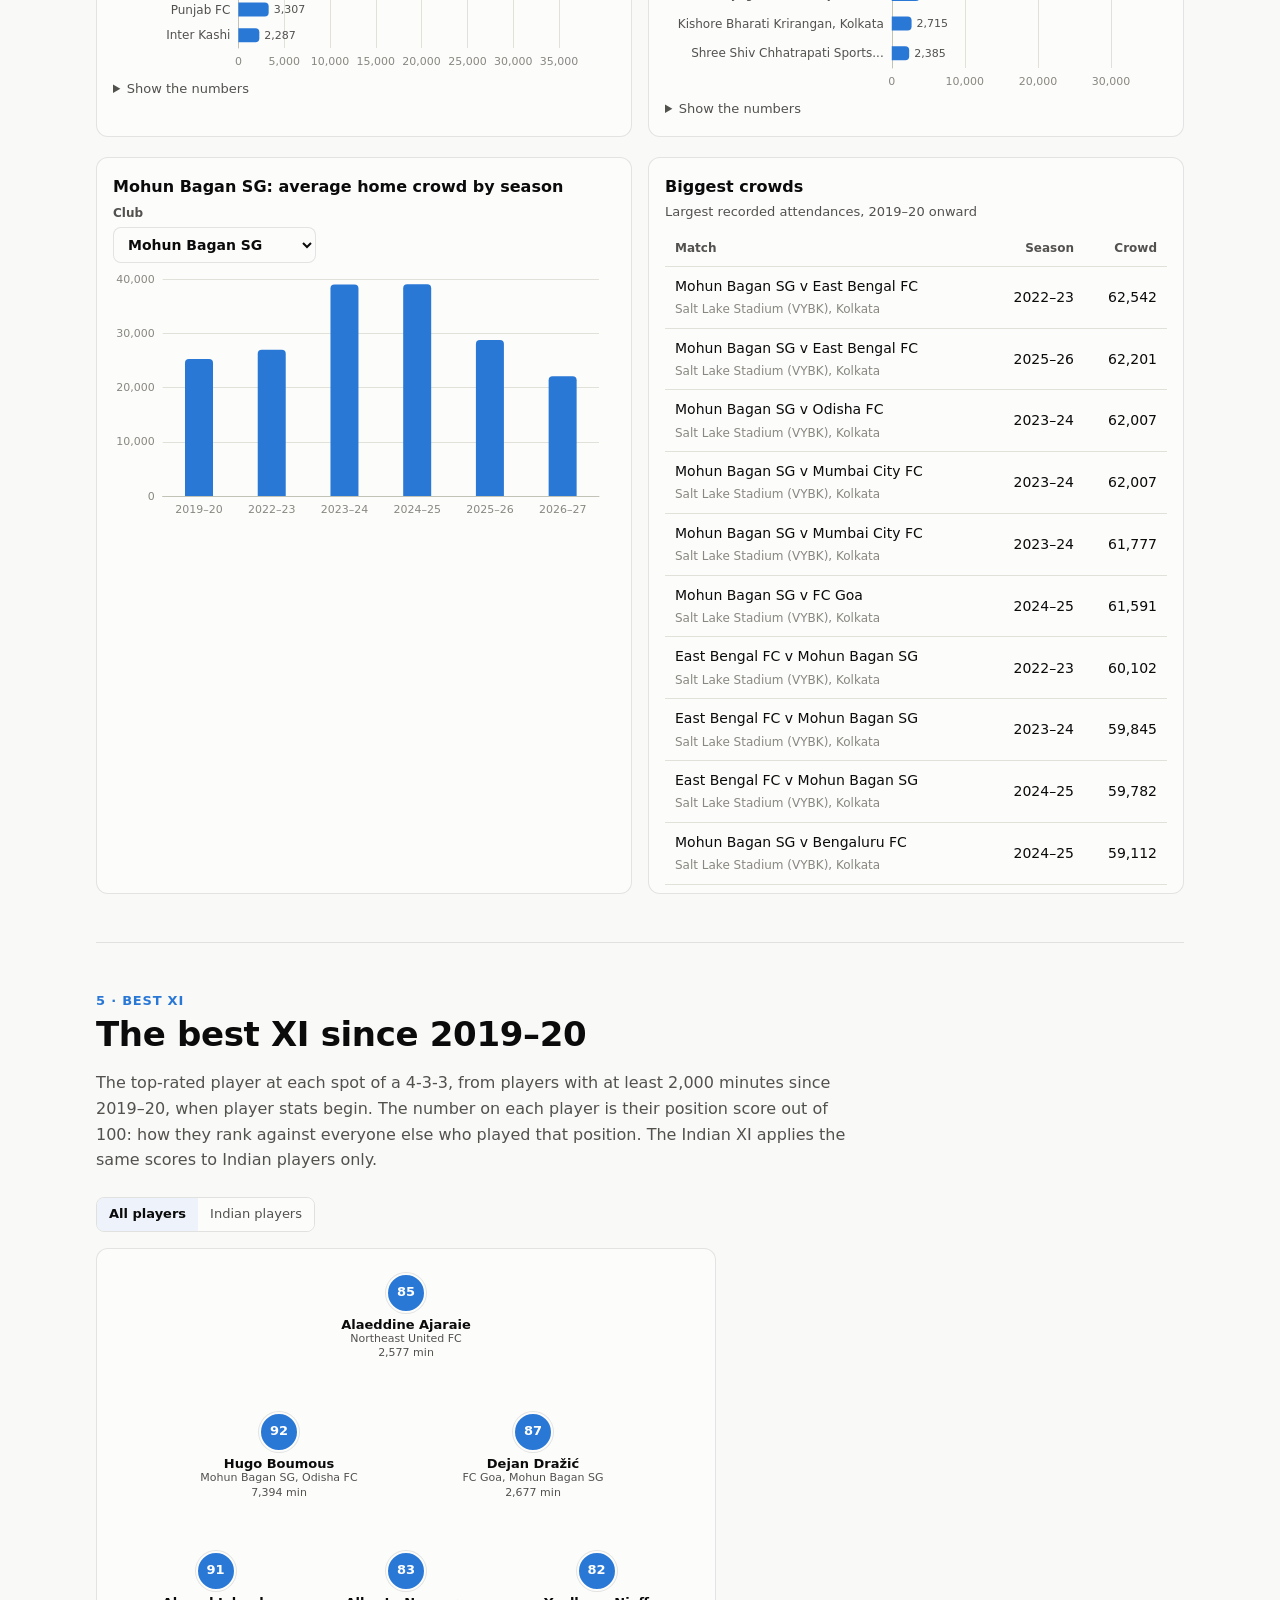
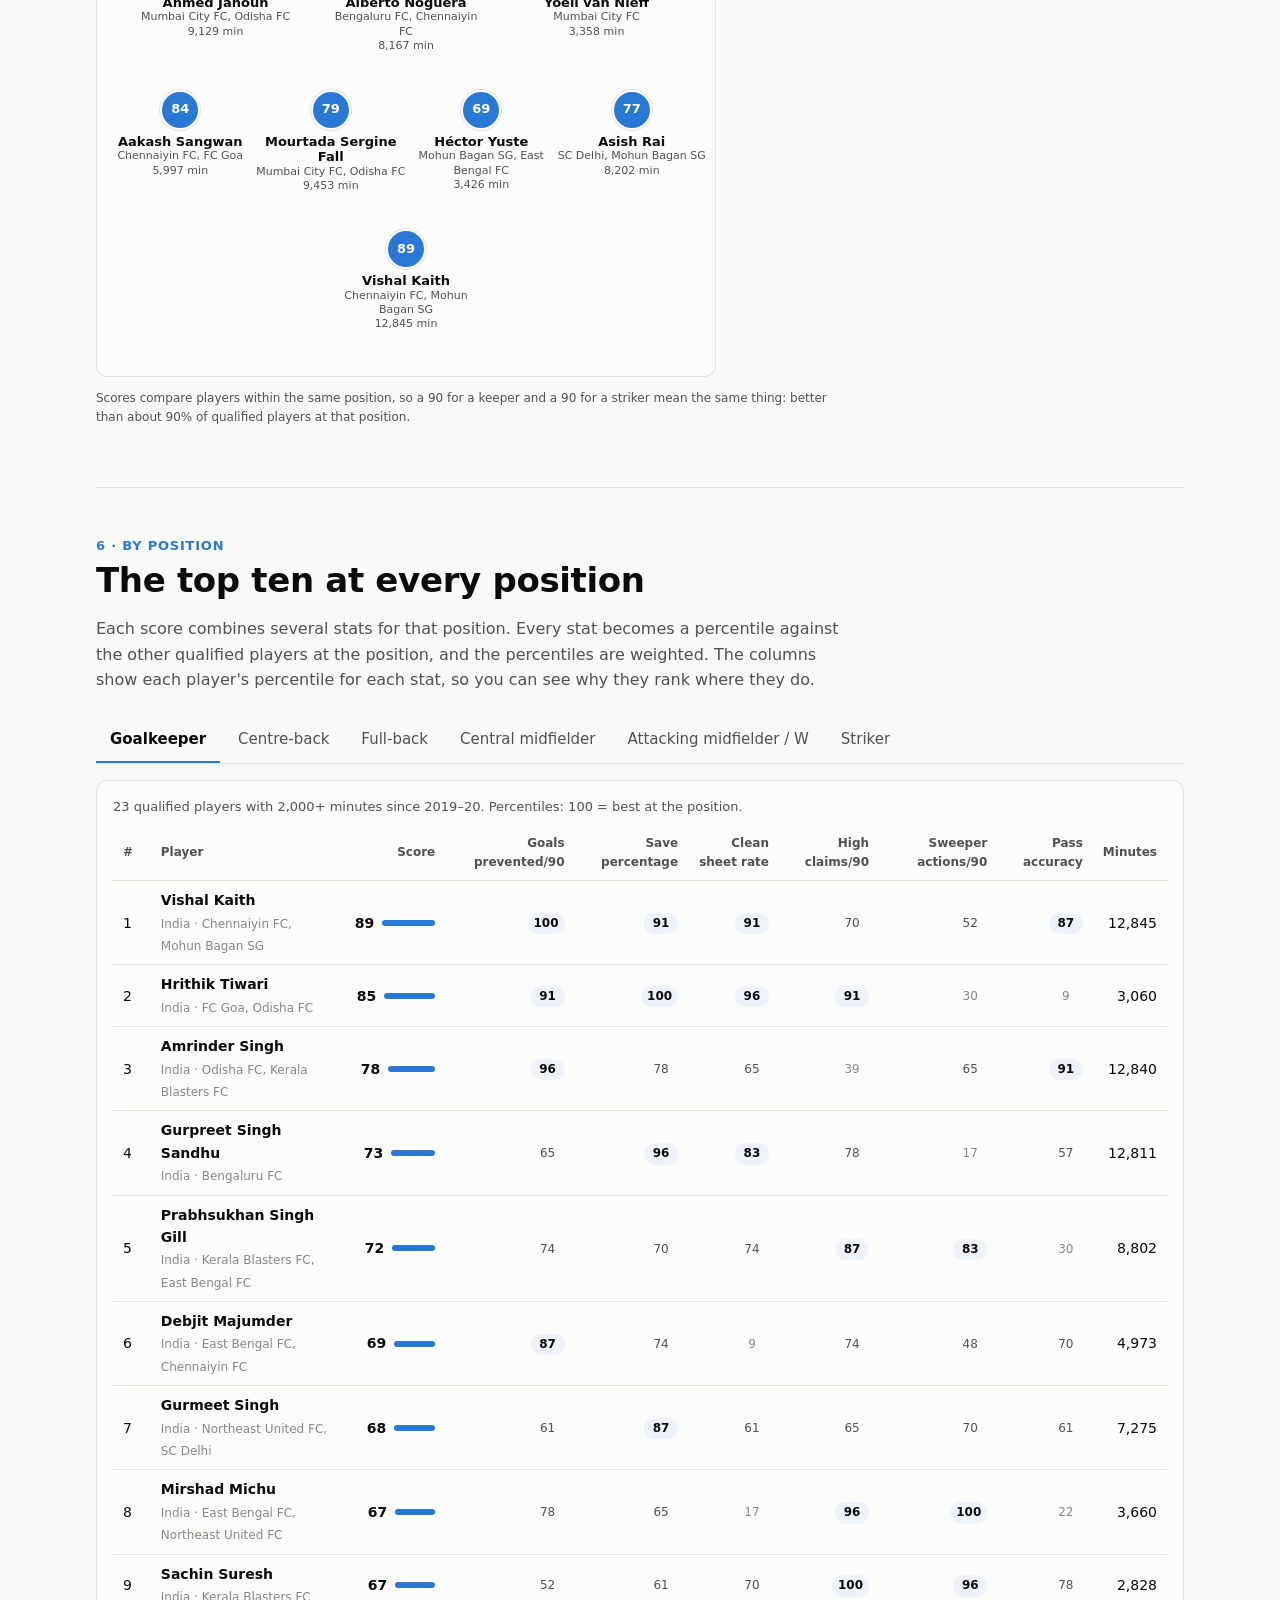
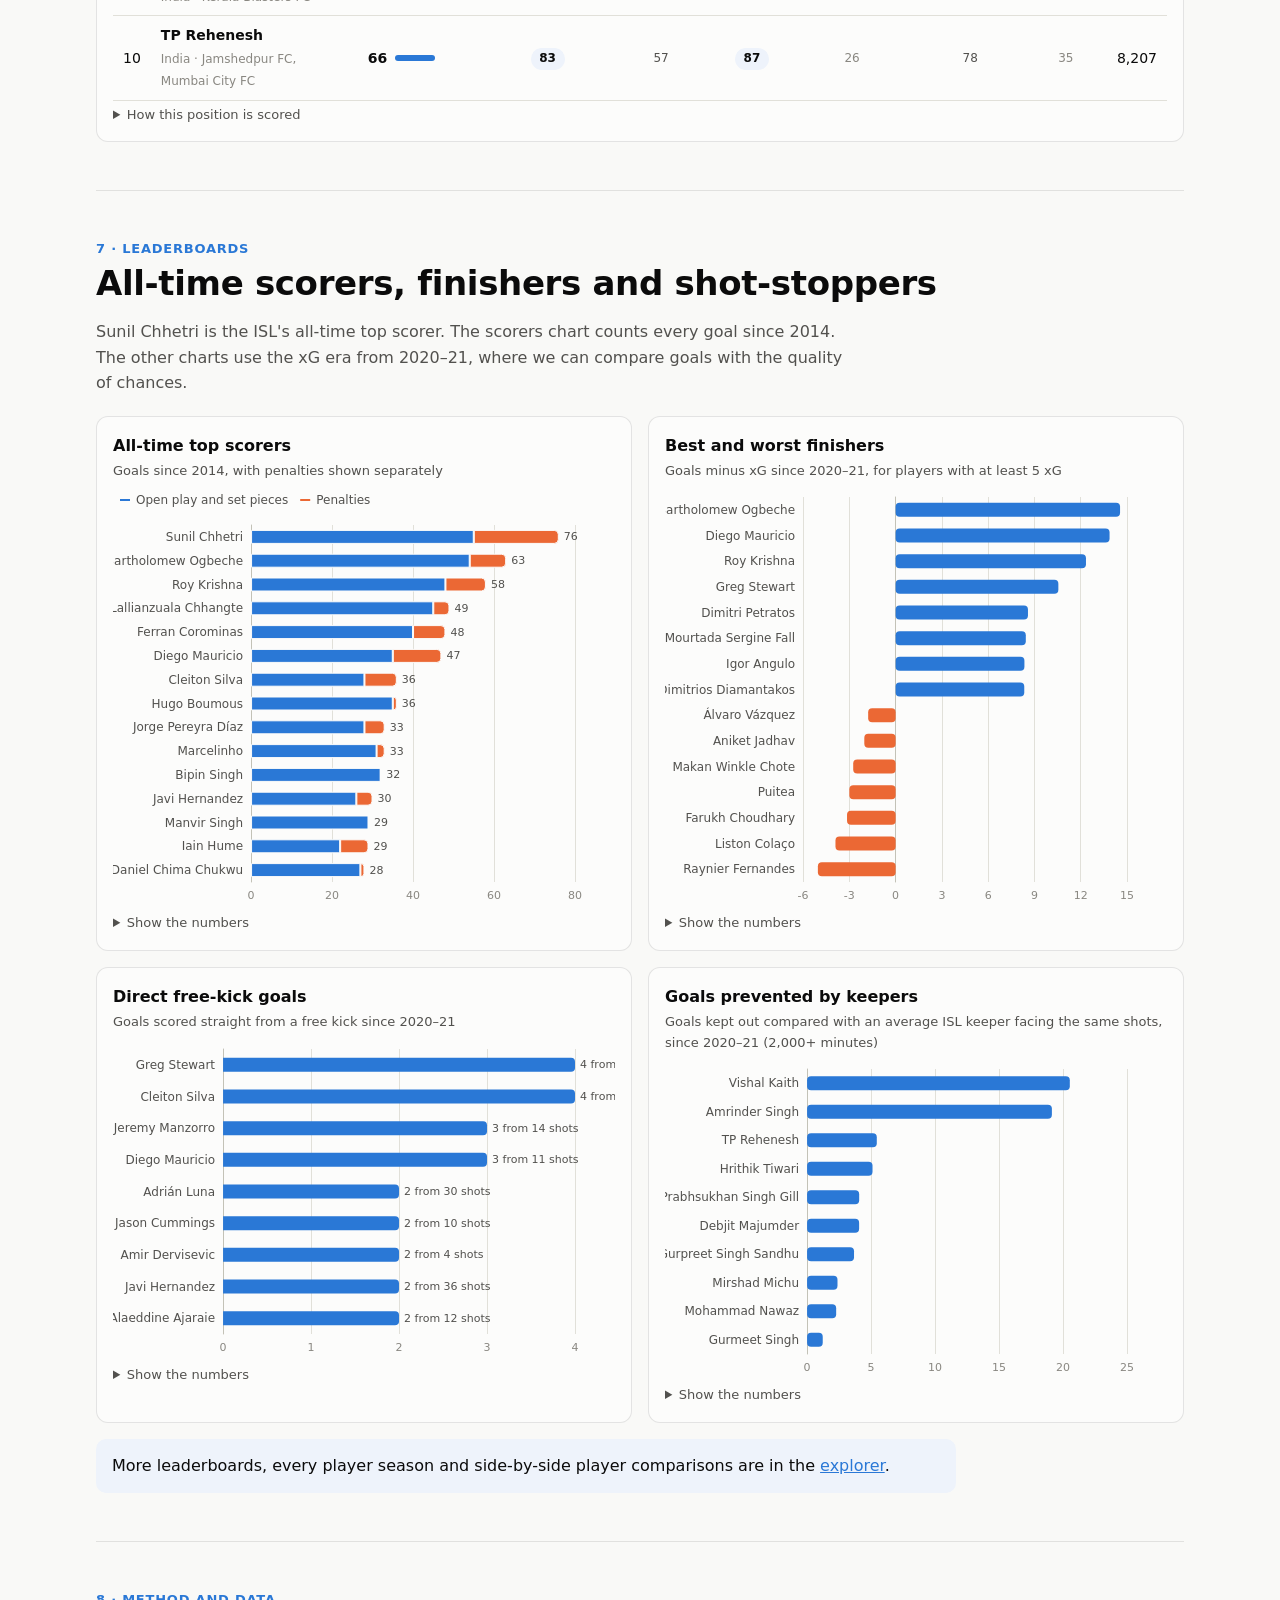
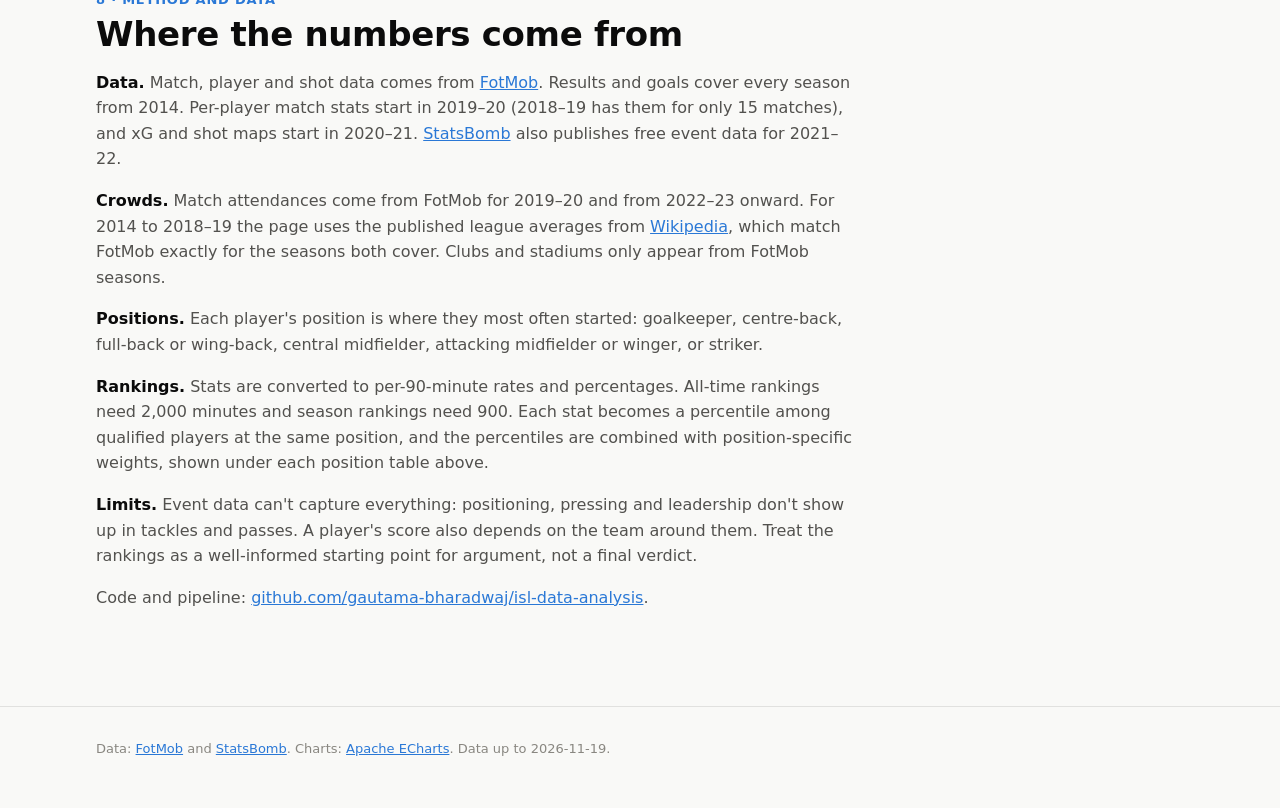
==== commit c03ae0ee: "Add set-play goals and attendance by season, club and stadium" ====
--- a/docs/index.html
+++ b/docs/index.html
@@ -14,7 +14,9 @@
     <a class="brand" href="index.html">ISL in Numbers</a>
     <nav>
       <a href="#league">The league</a>
+      <a href="#setplays">Set plays</a>
       <a href="#champions">Champions</a>
+      <a href="#crowds">Crowds</a>
       <a href="#xi">Best XI</a>
       <a href="#positions">By position</a>
       <a href="#leaders">Leaderboards</a>
@@ -74,9 +76,31 @@
     </div>
   </section>
 
+
+  <!-- SET PLAYS -->
+  <section class="chapter" id="setplays">
+    <div class="kicker">2 · Set plays</div>
+    <h2>Set plays and penalties bring about three goals in ten</h2>
+    <p>Every goal since <span class="sp-first">2020–21</span> sorted by how it was scored: open play, corners, free kicks (direct and indirect), long throw-ins, penalties, or own goals. Set plays mattered most in <strong id="sp-peak">2020–21</strong>, the closed-doors season in Goa, and their share has fallen since.</p>
+    <div class="grid one">
+      <div class="card">
+        <h3>How goals were scored, by season</h3>
+        <p class="sub">Share of all goals (%). The figure above each bar is the share from set plays and penalties. 2026–27 is still in progress</p>
+        <div class="chart tall" id="c-setplay"></div>
+      </div>
+    </div>
+    <div class="grid one">
+      <div class="card">
+        <h3>Which clubs rely most on set plays</h3>
+        <p class="sub">Share of each club's goals (%) since <span class="sp-first">2020–21</span>, clubs with 30+ goals, sorted by set-play share</p>
+        <div class="chart tall" id="c-setplay-club"></div>
+      </div>
+    </div>
+  </section>
+
   <!-- 2. CHAMPIONS -->
   <section class="chapter" id="champions">
-    <div class="kicker">2 · Champions</div>
+    <div class="kicker">3 · Champions</div>
     <h2>Topping the table and lifting the trophy are different things</h2>
     <p>The ISL crowns its champion in a playoff final, and the regular-season leader has gone on to win it only <strong id="double-count">a few times</strong>. Clubs are shown under their current names, so Mohun Bagan SG includes ATK and ATK Mohun Bagan, and SC Delhi includes Hyderabad FC.</p>
     <div class="grid one">
@@ -95,9 +119,48 @@
     </div>
   </section>
 
+
+  <!-- CROWDS -->
+  <section class="chapter" id="crowds">
+    <div class="kicker">4 · Crowds</div>
+    <h2>Crowds have more than halved since the early seasons</h2>
+    <p>The ISL drew about <strong id="att-peak">27,000</strong> a match in <span id="att-peak-season">2015</span>. By <span id="att-latest-season">2025–26</span> the average was <strong id="att-latest">8,500</strong>. The 2020–21 and 2021–22 seasons were played behind closed doors. Kolkata's two giants, Mohun Bagan and East Bengal, draw by far the biggest crowds at the Salt Lake Stadium. All ten of the largest recent attendances were there, topped by <strong id="att-top">62,542</strong> for the Kolkata derby in 2022–23.</p>
+    <div class="grid one">
+      <div class="card">
+        <h3>Average crowd per match, by season</h3>
+        <p class="sub">Seasons up to 2018–19 use the published league average (Wikipedia). Later seasons are averaged from every match's attendance (FotMob)</p>
+        <div class="chart" id="c-att-season"></div>
+      </div>
+    </div>
+    <div class="grid">
+      <div class="card">
+        <h3>Average home crowd by club</h3>
+        <p class="sub">All home matches with a recorded crowd, 2019–20 and 2022–23 onward</p>
+        <div class="chart tall" id="c-att-club"></div>
+      </div>
+      <div class="card">
+        <h3>Average crowd by stadium</h3>
+        <p class="sub">Stadiums with 5+ matches with a recorded crowd and stadium name, since 2019–20</p>
+        <div class="chart tall" id="c-att-stadium"></div>
+      </div>
+    </div>
+    <div class="grid">
+      <div class="card">
+        <h3 id="att-club-title">One club's crowds over time</h3>
+        <div class="filters" style="margin:4px 0 0"><label>Club <select id="att-club-select"></select></label></div>
+        <div class="chart short" id="c-att-trend"></div>
+      </div>
+      <div class="card">
+        <h3>Biggest crowds</h3>
+        <p class="sub">Largest recorded attendances, 2019–20 onward</p>
+        <div class="table-scroll" style="max-height:none"><table class="data" id="t-crowds"></table></div>
+      </div>
+    </div>
+  </section>
+
   <!-- 3. BEST XI -->
   <section class="chapter" id="xi">
-    <div class="kicker">3 · Best XI</div>
+    <div class="kicker">5 · Best XI</div>
     <h2>The best XI since 2019–20</h2>
     <p>The top-rated player at each spot of a 4-3-3, from players with at least 2,000 minutes since 2019–20, when player stats begin. The number on each player is their position score out of 100: how they rank against everyone else who played that position. The Indian XI applies the same scores to Indian players only.</p>
     <div class="seg" role="group" aria-label="Choose XI">
@@ -110,7 +173,7 @@
 
   <!-- 4. POSITIONS -->
   <section class="chapter" id="positions">
-    <div class="kicker">4 · By position</div>
+    <div class="kicker">6 · By position</div>
     <h2>The top ten at every position</h2>
     <p>Each score combines several stats for that position. Every stat becomes a percentile against the other qualified players at the position, and the percentiles are weighted. The columns show each player's percentile for each stat, so you can see why they rank where they do.</p>
     <div class="tabs" role="tablist" id="pos-tabs"></div>
@@ -123,7 +186,7 @@
 
   <!-- 5. LEADERS -->
   <section class="chapter" id="leaders">
-    <div class="kicker">5 · Leaderboards</div>
+    <div class="kicker">7 · Leaderboards</div>
     <h2>All-time scorers, finishers and shot-stoppers</h2>
     <p>Sunil Chhetri is the ISL's all-time top scorer. The scorers chart counts every goal since 2014. The other charts use the xG era from 2020–21, where we can compare goals with the quality of chances.</p>
     <div class="grid">
@@ -153,10 +216,11 @@
 
   <!-- 6. METHOD -->
   <section class="chapter" id="method">
-    <div class="kicker">6 · Method and data</div>
+    <div class="kicker">8 · Method and data</div>
     <h2>Where the numbers come from</h2>
     <div class="prose">
       <p><strong>Data.</strong> Match, player and shot data comes from <a href="https://www.fotmob.com/leagues/9478/overview/indian-super-league">FotMob</a>. Results and goals cover every season from 2014. Per-player match stats start in 2019–20 (2018–19 has them for only 15 matches), and xG and shot maps start in 2020–21. <a href="https://github.com/statsbomb/open-data">StatsBomb</a> also publishes free event data for 2021–22.</p>
+      <p><strong>Crowds.</strong> Match attendances come from FotMob for 2019–20 and from 2022–23 onward. For 2014 to 2018–19 the page uses the published league averages from <a href="https://en.wikipedia.org/wiki/Indian_Super_League_attendance">Wikipedia</a>, which match FotMob exactly for the seasons both cover. Clubs and stadiums only appear from FotMob seasons.</p>
       <p><strong>Positions.</strong> Each player's position is where they most often started: goalkeeper, centre-back, full-back or wing-back, central midfielder, attacking midfielder or winger, or striker.</p>
       <p><strong>Rankings.</strong> Stats are converted to per-90-minute rates and percentages. All-time rankings need 2,000 minutes and season rankings need 900. Each stat becomes a percentile among qualified players at the same position, and the percentiles are combined with position-specific weights, shown under each position table above.</p>
       <p><strong>Limits.</strong> Event data can't capture everything: positioning, pressing and leadership don't show up in tackles and passes. A player's score also depends on the team around them. Treat the rankings as a well-informed starting point for argument, not a final verdict.</p>
